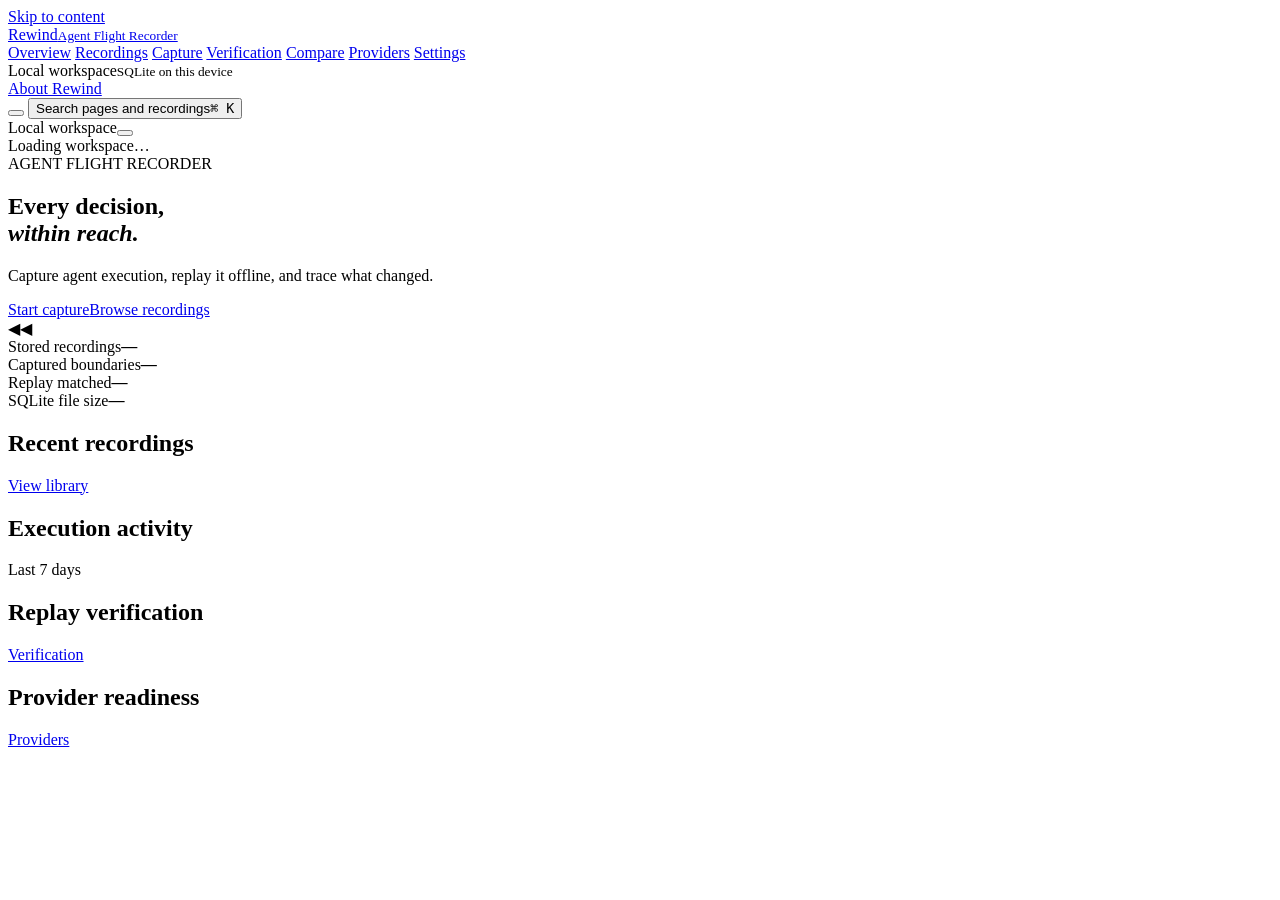
==== src/flightrecorder/product/index.html @ 2ffda664 "Switch release walkthrough to hosted providers and surface failures" ====
<!doctype html>
<html lang="en" data-theme="dark">
<head>
  <meta charset="utf-8">
  <meta name="viewport" content="width=device-width, initial-scale=1">
  <meta name="rewind-token" content="__REWIND_TOKEN__">
  <title>Rewind · Agent Flight Recorder</title>
  <link rel="stylesheet" href="/workspace.css">
  <script src="/workspace.js" defer></script>
</head>
<body>
  <a class="skip" href="#main">Skip to content</a>
  <div id="shell" class="shell">
    <aside class="sidebar" aria-label="Workspace">
      <a class="brand" href="#overview" aria-label="Rewind overview"><span class="brand-mark" aria-hidden="true"><i></i><i></i></span><span>Rewind<small>Agent Flight Recorder</small></span></a>
      <nav id="navigation" aria-label="Main navigation">
        <a href="#overview" data-page="overview" aria-label="Overview"><i class="icon" data-icon="grid"></i><span>Overview</span></a>
        <a href="#recordings" data-page="recordings" aria-label="Recordings"><i class="icon" data-icon="disc"></i><span>Recordings</span></a>
        <a href="#capture" data-page="capture" aria-label="Capture"><i class="icon" data-icon="capture"></i><span>Capture</span></a>
        <a href="#verification" data-page="verification" aria-label="Verification"><i class="icon" data-icon="shield"></i><span>Verification</span></a>
        <a href="#compare" data-page="compare" aria-label="Compare"><i class="icon" data-icon="compare"></i><span>Compare</span></a>
        <a href="#providers" data-page="providers" aria-label="Providers"><i class="icon" data-icon="diamond"></i><span>Providers</span></a>
        <a href="#settings" data-page="settings" aria-label="Settings"><i class="icon" data-icon="settings"></i><span>Settings</span></a>
      </nav>
      <div class="sidebar-foot">
        <div class="local-card"><span class="signal"></span><span>Local workspace<small id="side-storage">SQLite on this device</small></span></div>
        <a href="#welcome"><i class="icon" data-icon="arrow-right"></i> About Rewind</a>
      </div>
    </aside>
    <div class="workspace">
      <header class="topbar">
        <button class="icon-btn menu-trigger" id="menu-trigger" aria-label="Toggle navigation" aria-expanded="false"><i class="icon" data-icon="menu"></i></button>
        <button class="global-search" id="search-trigger"><i class="icon" data-icon="search"></i><span>Search pages and recordings</span><kbd>⌘ K</kbd></button>
        <div class="top-actions"><span class="local-status"><span class="signal"></span>Local workspace</span><button class="icon-btn" id="theme-toggle" aria-label="Switch to light theme"><i class="icon" data-icon="sun"></i></button></div>
      </header>
      <main id="main" tabindex="-1">
        <div id="loading" class="loading" role="status">Loading workspace…</div>
        <div id="alert" class="notice danger" role="alert" hidden><span id="alert-text"></span><button class="icon-btn" id="dismiss" aria-label="Dismiss message">×</button></div>
        <div id="notice" class="toast" role="status" hidden></div>

        <section class="screen" id="page-overview" aria-labelledby="overview-title">
          <div class="hero">
            <div class="hero-content"><div class="kicker"><span></span> AGENT FLIGHT RECORDER</div><h1 id="overview-title">Every decision,<br><em>within reach.</em></h1><p>Capture agent execution, replay it offline, and trace what changed.</p>
              <div class="actions"><a class="btn primary" href="#capture"><i class="icon" data-icon="play"></i> Start capture</a><a class="btn quiet" href="#recordings">Browse recordings <i class="icon" data-icon="arrow-right"></i></a></div>
            </div>
            <div class="hero-art" aria-hidden="true"><div class="orbit orbit-a"></div><div class="orbit orbit-b"></div><div class="hero-grid"></div><div class="hero-stack"><div></div><div></div><div><span class="rewind-glyph">◀◀</span></div></div><span class="star star-a"></span><span class="star star-b"></span><span class="star star-c"></span></div>
          </div>
          <div class="stats">
            <article class="stat"><span class="stat-icon"><i class="icon" data-icon="disc"></i></span><div><span>Stored recordings</span><strong id="stat-runs">—</strong></div></article>
            <article class="stat"><span class="stat-icon cyan"><i class="icon" data-icon="layers"></i></span><div><span>Captured boundaries</span><strong id="stat-boundaries">—</strong></div></article>
            <article class="stat"><span class="stat-icon mint"><i class="icon" data-icon="shield"></i></span><div><span>Replay matched</span><strong id="stat-verified">—</strong></div></article>
            <article class="stat"><span class="stat-icon amber"><i class="icon" data-icon="database"></i></span><div><span>SQLite file size</span><strong id="stat-storage">—</strong></div></article>
          </div>
          <div class="overview-grid">
            <section class="panel"><div class="panel-head"><h2>Recent recordings</h2><a class="text-link" href="#recordings">View library <i class="icon" data-icon="arrow-right"></i></a></div><div id="recent" class="panel-body compact"></div></section>
            <section class="panel"><div class="panel-head"><h2>Execution activity</h2><span class="pill">Last 7 days</span></div><div id="chart" class="panel-body chart"></div></section>
            <section class="panel"><div class="panel-head"><h2>Replay verification</h2><a class="text-link" href="#verification">Verification <i class="icon" data-icon="arrow-right"></i></a></div><div id="distribution" class="panel-body"></div></section>
            <section class="panel"><div class="panel-head"><h2>Provider readiness</h2><a class="text-link" href="#providers">Providers <i class="icon" data-icon="arrow-right"></i></a></div><div id="provider-overview" class="panel-body compact"></div></section>
          </div>
        </section>

        <section class="screen" id="page-recordings" aria-labelledby="recordings-title" hidden>
          <header class="page-heading"><div><div class="crumb">Workspace / Recordings</div><h1 id="recordings-title">Recordings</h1><p>Inspect captured steps, agent outcomes, and replay evidence.</p></div><div class="actions"><button class="btn" id="toggle-library" aria-controls="library" aria-expanded="true"><i class="icon" data-icon="menu"></i> Library</button><button class="btn" id="import-trigger"><i class="icon" data-icon="upload"></i> Import bundle</button><input id="import-file" type="file" accept=".json,application/json" hidden><button class="btn primary" id="export" disabled><i class="icon" data-icon="download"></i> Export bundle</button></div></header>
          <div class="investigation" id="investigation">
            <section class="panel library" id="library"><div class="panel-head"><h2>Library <span class="pill" id="library-count">0</span></h2><button class="icon-btn" id="refresh" aria-label="Refresh recordings" title="Refresh recordings"><i class="icon" data-icon="refresh"></i></button></div>
              <div class="library-controls"><label class="input-wrap"><i class="icon" data-icon="search"></i><input id="filter-runs" type="search" placeholder="Find a recording…" aria-label="Search recordings"></label><div class="segmented" id="filters" aria-label="Filter recordings"><button data-filter="all" aria-pressed="true">All</button><button data-filter="failed" aria-pressed="false">Failed</button><button data-filter="verified" aria-pressed="false">Matched</button></div><label class="field">Source<select id="source-filter"><option value="all">Any source</option><option value="linked">Trusted script linked</option><option value="unlinked">Inspection only</option></select></label><label class="check"><input type="checkbox" id="show-samples"> Show simulated samples</label></div>
              <div id="run-list" class="run-list"></div><button id="more-runs" class="btn library-more" hidden>Show more</button>
              <div id="library-resize" class="resize-handle right" role="separator" tabindex="0" aria-label="Resize recording library" aria-controls="library" aria-orientation="vertical"></div>
            </section>
            <section class="panel execution"><div class="panel-head execution-head"><div><h2 id="detail-title">Execution timeline</h2><p id="detail-id" class="mono"></p></div><span class="pill" id="boundary-count">—</span></div>
              <div class="segmented panel-tabs" id="run-tabs" role="group" aria-label="Recording view"><button data-run-tab="timeline" aria-pressed="true">Timeline</button><button data-run-tab="summary" aria-pressed="false">Summary</button><button data-run-tab="verification" aria-pressed="false">Verification</button><button data-run-tab="metadata" aria-pressed="false">Metadata</button></div>
              <div id="run-detail" class="panel-body"></div>
              <div id="timeline-panel"><div id="timeline" class="timeline"></div><div class="playback" id="playback" hidden><div class="playback-actions"><button class="icon-btn" id="prev-step" aria-label="Previous step">◀</button><button class="btn primary play" id="play-step" aria-label="Play stored steps">▶</button><button class="icon-btn" id="next-step" aria-label="Next step">▶</button><label class="sr-only" for="speed">Playback speed</label><select id="speed"><option value="0.5">0.5×</option><option value="1" selected>1×</option><option value="2">2×</option></select></div><label class="sr-only" for="scrub">Recording step</label><input type="range" id="scrub" min="0" max="0" value="0"><div class="play-label"><span id="step-label"></span><span>Stored steps</span></div></div></div>
            </section>
            <section id="inspector" class="panel evidence"><div id="evidence-resize" class="resize-handle left" role="separator" tabindex="0" aria-label="Resize evidence inspector" aria-controls="inspector" aria-orientation="vertical"></div><div class="panel-head"><h2>Evidence inspector</h2><span class="pill" id="step-badge">—</span></div><div id="no-evidence" class="empty">Select a recorded step to inspect its evidence.</div>
              <div id="evidence-body" hidden><div class="evidence-title"><span class="stat-icon"><i class="icon" data-icon="code"></i></span><div><span id="boundary-kind" class="muted"></span><strong id="boundary-title"></strong></div></div>
                <div id="evidence-tabs" class="segmented panel-tabs" role="group" aria-label="Evidence view"><button data-evidence="request" aria-pressed="true">Request</button><button data-evidence="response" aria-pressed="false">Response</button><button data-evidence="stream" aria-pressed="false">Stream</button><button data-evidence="chain" aria-pressed="false">Chain</button><button data-evidence="raw" aria-pressed="false">Raw</button></div>
                <div class="code-toolbar"><label class="input-wrap"><i class="icon" data-icon="search"></i><input id="evidence-search" type="search" placeholder="Find in evidence" aria-label="Find in evidence"></label><button class="icon-btn" id="copy-evidence" title="Copy evidence" aria-label="Copy evidence"><i class="icon" data-icon="copy"></i></button><button class="icon-btn" id="expand-evidence" title="Expand evidence" aria-label="Expand evidence"><i class="icon" data-icon="expand"></i></button></div>
                <div class="code-options"><label class="check"><input id="wrap" type="checkbox" checked> Wrap lines</label><label class="check"><input id="pretty" type="checkbox" checked> Pretty JSON</label><button class="text-link code-tree" id="evidence-tree-toggle" aria-expanded="false" type="button">JSON tree</button><span id="evidence-matches" role="status"></span></div>
                <div id="evidence-code" class="code" tabindex="0"></div><div id="evidence-tree" class="code tree" hidden></div>
              </div>
            </section>
          </div>
        </section>

        <section class="screen" id="page-capture" aria-labelledby="capture-title" hidden>
          <header class="page-heading"><div><div class="crumb">Workspace / Capture</div><h1 id="capture-title">Capture the <em>moment.</em></h1><p>Run a trusted Python script and preserve its captured evidence.</p></div><span class="page-symbol"><i class="icon" data-icon="code"></i></span></header>
          <div class="workflow"><span>1 <strong>Select script</strong></span><i></i><span>2 <strong>Review &amp; trust</strong></span><i></i><span>3 <strong>Capture</strong></span></div>
          <div class="two-col capture-layout">
            <form id="capture-form" class="stack">
              <section class="panel"><div class="panel-head"><h2>Select a Python script</h2><span class="pill">Local</span></div><div class="panel-body"><label class="field">Script in trusted workspace<select id="script" required></select></label><p id="workspace-path" class="muted path"></p></div></section>
              <section class="panel"><div class="panel-head"><h2>Review capture coverage</h2></div><div id="capture-coverage" class="panel-body coverage-grid"></div></section>
              <section class="panel"><div class="panel-head"><h2>Confirm execution trust</h2></div><div class="panel-body"><p class="muted">The selected script runs on this machine. It can access files, network services, and provider accounts with your permissions.</p><label class="check"><input type="checkbox" id="trust" required> I trust this script and understand it will execute on my machine.</label></div></section>
              <div class="actions form-actions"><button class="btn" type="reset">Reset</button><button class="btn primary" id="capture" type="submit" disabled><i class="icon" data-icon="play"></i> Start capture</button></div>
            </form>
            <section class="panel job-panel capture-monitor"><div class="panel-head"><h2>Capture monitor</h2><span class="pill" id="capture-clock">Idle</span></div><div class="instrument" id="instrument" aria-hidden="true"><div class="wave"></div><span><i class="icon" data-icon="capture"></i></span><div class="wave reverse"></div></div><div class="panel-body" id="capture-result" aria-live="polite"></div></section>
          </div>
        </section>

        <section class="screen" id="page-verification" aria-labelledby="verify-title" hidden>
          <header class="page-heading"><div><div class="crumb">Workspace / Verification</div><h1 id="verify-title">Trust, but <em>verify.</em></h1><p>Replay stored interactions and check whether the execution matches.</p></div><span class="page-symbol"><i class="icon" data-icon="shield"></i></span></header>
          <form class="panel verify-form" id="verify-form">
            <label class="field">Recording<select id="verify-run" required></select></label>
            <div class="field"><label for="replays">Offline replays</label><div class="stepper"><button class="icon-btn" id="fewer" type="button" aria-label="Decrease replay count">−</button><input id="replays" type="number" min="1" max="100" step="1" value="10" required><button class="icon-btn" id="more" type="button" aria-label="Increase replay count">+</button></div></div>
            <button class="btn primary" id="verify" disabled><i class="icon" data-icon="play"></i> Start verification</button>
          </form>
          <div class="two-col verify-layout"><section class="panel job-panel"><div class="panel-head"><h2>Replay result</h2><span class="pill">Offline</span></div><div id="verify-result" class="panel-body" aria-live="polite"></div></section><section class="panel"><div class="panel-head"><h2>Activity</h2><span class="pill">Recent jobs</span></div><div id="jobs" class="panel-body compact"></div></section></div>
        </section>

        <section class="screen" id="page-compare" aria-labelledby="compare-title" hidden>
          <header class="page-heading"><div><div class="crumb">Workspace / Compare</div><h1 id="compare-title">Compare executions</h1><p>Locate the earliest recorded difference and inspect the evidence on both sides.</p></div><span class="page-symbol"><i class="icon" data-icon="compare"></i></span></header>
          <form class="panel compare-form" id="compare-form"><label class="field">Baseline<select id="compare-left" required></select></label><button class="icon-btn" id="swap" type="button" aria-label="Swap baseline and candidate"><i class="icon" data-icon="compare"></i></button><label class="field">Candidate<select id="compare-right" required></select></label><button class="btn primary" id="compare">Compare runs</button></form>
          <div id="comparison" role="status"></div>
          <div id="compare-result" class="panel" hidden><div class="panel-head"><h2>Aligned steps</h2><div class="actions"><button class="btn" id="previous-diff">Previous difference</button><button class="btn" id="next-diff">Next difference</button></div></div><div id="compare-alignment" class="compare-alignment"></div><div class="two-col compare-raw"><div><h3>Baseline evidence</h3><pre id="compare-raw-left"></pre></div><div><h3>Candidate evidence</h3><pre id="compare-raw-right"></pre></div></div></div>
        </section>

        <section class="screen" id="page-providers" aria-labelledby="providers-title" hidden>
          <header class="page-heading"><div><div class="crumb">Workspace / Providers</div><h1 id="providers-title">Bring your <em>models.</em></h1><p>Inspect credential configuration and check provider catalogue access.</p></div><span class="page-symbol"><i class="icon" data-icon="diamond"></i></span></header>
          <div class="provider-grid" id="providers"></div><p class="notice" id="provider-notice"></p>
        </section>

        <section class="screen" id="page-settings" aria-labelledby="settings-title" hidden>
          <header class="page-heading"><div><div class="crumb">Workspace / Settings</div><h1 id="settings-title">Workspace settings</h1><p>Manage appearance and review what Rewind stores locally.</p></div><span class="page-symbol"><i class="icon" data-icon="settings"></i></span></header>
          <div class="two-col settings-grid"><div class="stack"><details class="panel settings-card" open><summary>Workspace</summary><div class="panel-body"><p id="settings-path" class="mono path"></p><p id="settings-storage" class="muted"></p></div></details><details class="panel settings-card" open><summary>Appearance</summary><div class="panel-body"><label class="field">Theme<select id="theme"><option value="dark">Dark</option><option value="light">Light</option><option value="system">System</option></select></label></div></details><details class="panel settings-card"><summary>Privacy &amp; replay isolation</summary><p class="panel-body muted">Capture runs trusted code using your permissions. Replay’s Python network guard is not an OS sandbox. Redaction is pattern based and incomplete. Review recordings before sharing.</p></details><details class="panel settings-card"><summary>Recording format</summary><p class="panel-body muted">Portable JSON bundles contain checksummed recorded evidence. Machine-local script links are excluded from portable bundles.</p></details></div>
            <div class="stack"><details class="panel settings-card" open><summary>Capture coverage</summary><div id="coverage" class="panel-body coverage-grid"></div></details><section class="panel"><div class="panel-head"><h2>Corpus audit</h2><button class="btn" id="audit-corpus">Audit stored corpus</button></div><div class="panel-body"><p class="muted">Check stored recordings and blobs for integrity issues and known sensitive patterns.</p><pre id="audit-result" aria-live="polite" hidden></pre></div></section></div>
          </div>
        </section>
      </main>
    </div>
  </div>
  <main id="welcome" class="welcome" hidden><header><a class="brand" href="#welcome"><span class="brand-mark" aria-hidden="true"><i></i><i></i></span>Rewind</a><a class="btn" href="#overview">Open workspace <i class="icon" data-icon="arrow-right"></i></a></header><div class="hero"><div class="hero-content"><div class="kicker"><span></span> LOCAL-FIRST AGENT DEBUGGING</div><h1>The Flight Recorder<br>for <em>AI agents.</em></h1><p>Capture supported execution boundaries, replay recorded interactions offline, and investigate what changed.</p><div class="actions"><a class="btn primary" href="#overview">Open workspace <i class="icon" data-icon="arrow-right"></i></a><a class="btn quiet" href="#capture">Start a capture</a></div></div><div class="hero-art" aria-hidden="true"><div class="orbit orbit-a"></div><div class="orbit orbit-b"></div><div class="hero-grid"></div><div class="hero-stack"><div></div><div></div><div><span class="rewind-glyph">◀◀</span></div></div></div></div><nav class="welcome-steps" aria-label="Rewind workflow"><a href="#capture">Capture <span>Run a trusted script</span></a><a href="#recordings">Inspect <span>Read stored steps</span></a><a href="#verification">Replay <span>Check execution offline</span></a><a href="#compare">Compare <span>Find the recorded difference</span></a></nav></main>
  <dialog id="palette" aria-label="Command palette"><div class="dialog-search"><i class="icon" data-icon="search"></i><input id="palette-search" type="search" aria-label="Search commands and recordings" placeholder="Find a page or recording…" autocomplete="off"><button class="btn" data-close="palette">Esc</button></div><div id="palette-results"></div></dialog>
  <dialog id="evidence-dialog" aria-labelledby="expanded-title"><div class="panel-head"><h2 id="expanded-title">Captured evidence</h2><button class="btn" data-close="evidence-dialog">Close</button></div><div id="expanded-code" class="code" tabindex="0"></div></dialog>
</body>
</html>
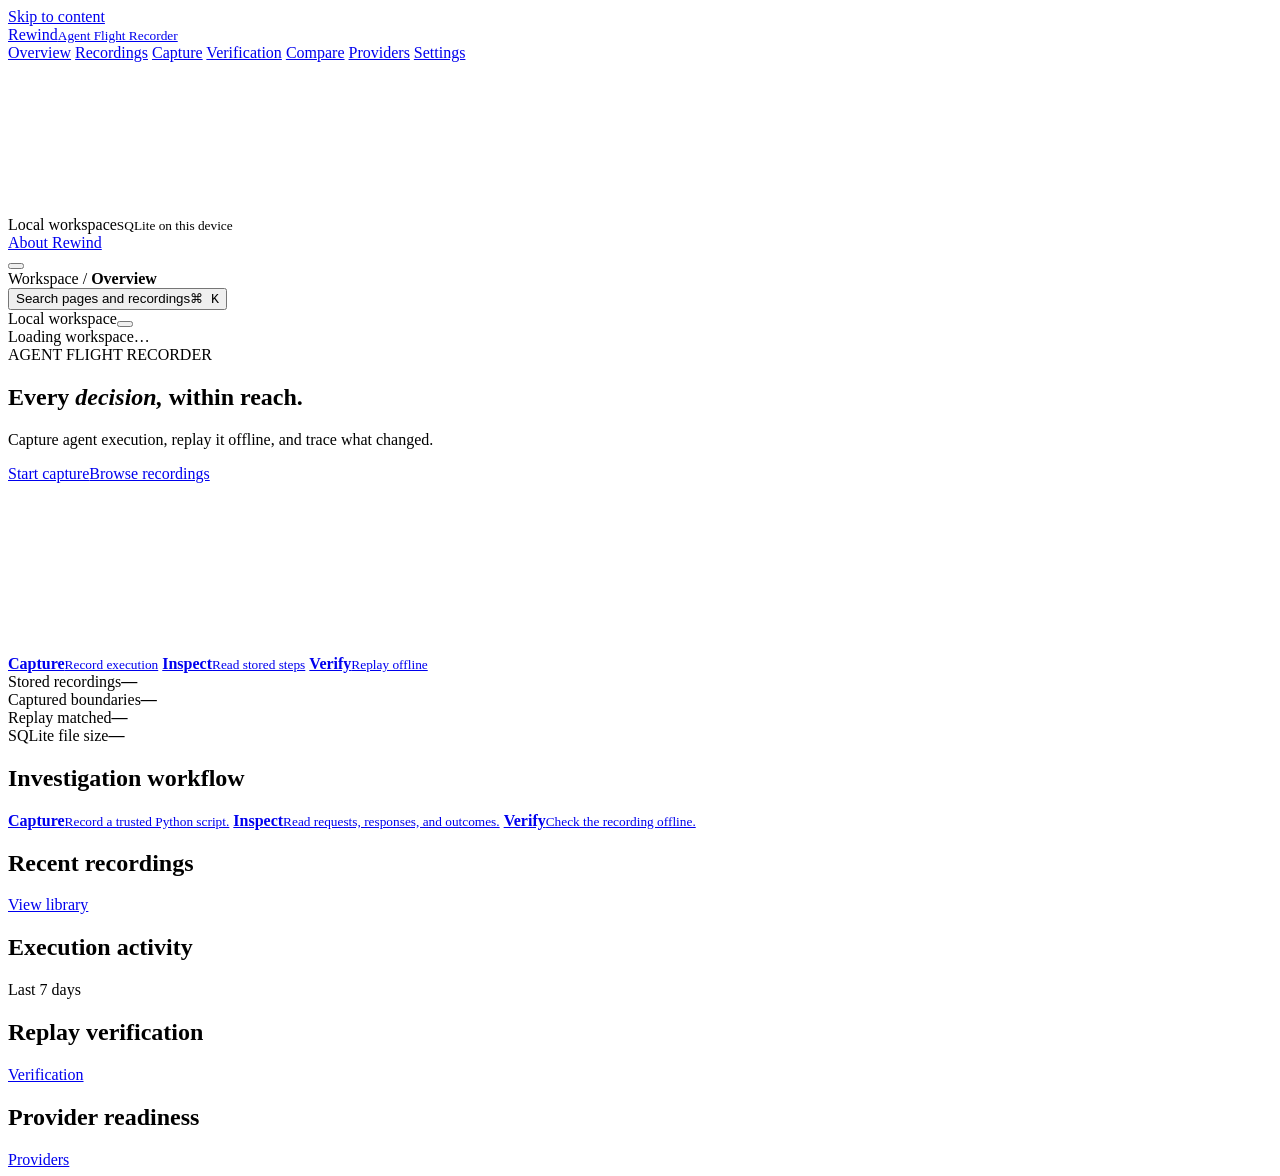
==== commit 05d4aa91: "Refine Rewind workspace and fix frontend regressions" ====
--- a/src/flightrecorder/product/index.html
+++ b/src/flightrecorder/product/index.html
@@ -11,8 +11,8 @@
 <body>
   <a class="skip" href="#main">Skip to content</a>
   <div id="shell" class="shell">
-    <aside class="sidebar" aria-label="Workspace">
-      <a class="brand" href="#overview" aria-label="Rewind overview"><span class="brand-mark" aria-hidden="true"><i></i><i></i></span><span>Rewind<small>Agent Flight Recorder</small></span></a>
+    <aside class="sidebar" id="workspace-sidebar" aria-label="Workspace">
+      <a class="brand" href="#overview" aria-label="Rewind overview"><span class="brand-mark"><img src="/rewind-mark.png" alt=""></span><span>Rewind<small>Agent Flight Recorder</small></span></a>
       <nav id="navigation" aria-label="Main navigation">
         <a href="#overview" data-page="overview" aria-label="Overview"><i class="icon" data-icon="grid"></i><span>Overview</span></a>
         <a href="#recordings" data-page="recordings" aria-label="Recordings"><i class="icon" data-icon="disc"></i><span>Recordings</span></a>
@@ -22,6 +22,7 @@
         <a href="#providers" data-page="providers" aria-label="Providers"><i class="icon" data-icon="diamond"></i><span>Providers</span></a>
         <a href="#settings" data-page="settings" aria-label="Settings"><i class="icon" data-icon="settings"></i><span>Settings</span></a>
       </nav>
+      <div class="rail-signal" aria-hidden="true"><canvas class="signal-art"></canvas></div>
       <div class="sidebar-foot">
         <div class="local-card"><span class="signal"></span><span>Local workspace<small id="side-storage">SQLite on this device</small></span></div>
         <a href="#welcome"><i class="icon" data-icon="arrow-right"></i> About Rewind</a>
@@ -29,7 +30,8 @@
     </aside>
     <div class="workspace">
       <header class="topbar">
-        <button class="icon-btn menu-trigger" id="menu-trigger" aria-label="Toggle navigation" aria-expanded="false"><i class="icon" data-icon="menu"></i></button>
+        <button class="icon-btn menu-trigger" id="menu-trigger" aria-label="Toggle navigation" aria-controls="workspace-sidebar" aria-expanded="false"><i class="icon" data-icon="menu"></i></button>
+        <div class="top-location">Workspace <span aria-hidden="true">/</span> <strong id="current-page">Overview</strong></div>
         <button class="global-search" id="search-trigger"><i class="icon" data-icon="search"></i><span>Search pages and recordings</span><kbd>⌘ K</kbd></button>
         <div class="top-actions"><span class="local-status"><span class="signal"></span>Local workspace</span><button class="icon-btn" id="theme-toggle" aria-label="Switch to light theme"><i class="icon" data-icon="sun"></i></button></div>
       </header>
@@ -39,11 +41,16 @@
         <div id="notice" class="toast" role="status" hidden></div>
 
         <section class="screen" id="page-overview" aria-labelledby="overview-title">
-          <div class="hero">
-            <div class="hero-content"><div class="kicker"><span></span> AGENT FLIGHT RECORDER</div><h1 id="overview-title">Every decision,<br><em>within reach.</em></h1><p>Capture agent execution, replay it offline, and trace what changed.</p>
+          <div class="hero overview-hero">
+            <div class="hero-content"><div class="kicker"><span></span> AGENT FLIGHT RECORDER</div><h1 id="overview-title">Every <em>decision,</em> within reach.</h1><p>Capture agent execution, replay it offline, and trace what changed.</p>
               <div class="actions"><a class="btn primary" href="#capture"><i class="icon" data-icon="play"></i> Start capture</a><a class="btn quiet" href="#recordings">Browse recordings <i class="icon" data-icon="arrow-right"></i></a></div>
             </div>
-            <div class="hero-art" aria-hidden="true"><div class="orbit orbit-a"></div><div class="orbit orbit-b"></div><div class="hero-grid"></div><div class="hero-stack"><div></div><div></div><div><span class="rewind-glyph">◀◀</span></div></div><span class="star star-a"></span><span class="star star-b"></span><span class="star star-c"></span></div>
+            <div class="hero-art" aria-hidden="true"><canvas class="signal-art"></canvas><div class="hero-stack"><div></div><div></div><div><span class="brand-mark"><img src="/rewind-mark.png" alt=""></span></div></div></div>
+            <nav class="hero-shortcuts" aria-label="Investigation shortcuts">
+              <a href="#capture"><span class="stat-icon"><i class="icon" data-icon="capture"></i></span><span><strong>Capture</strong><small>Record execution</small></span></a>
+              <a href="#recordings"><span class="stat-icon"><i class="icon" data-icon="layers"></i></span><span><strong>Inspect</strong><small>Read stored steps</small></span></a>
+              <a href="#verification"><span class="stat-icon"><i class="icon" data-icon="shield"></i></span><span><strong>Verify</strong><small>Replay offline</small></span></a>
+            </nav>
           </div>
           <div class="stats">
             <article class="stat"><span class="stat-icon"><i class="icon" data-icon="disc"></i></span><div><span>Stored recordings</span><strong id="stat-runs">—</strong></div></article>
@@ -52,6 +59,14 @@
             <article class="stat"><span class="stat-icon amber"><i class="icon" data-icon="database"></i></span><div><span>SQLite file size</span><strong id="stat-storage">—</strong></div></article>
           </div>
           <div class="overview-grid">
+            <section class="panel workflow-card">
+              <div class="panel-head"><h2>Investigation workflow</h2></div>
+              <div class="workflow-links">
+                <a href="#capture"><span class="stat-icon"><i class="icon" data-icon="capture"></i></span><span><strong>Capture</strong><small>Record a trusted Python script.</small></span><i class="icon next" data-icon="arrow-right"></i></a>
+                <a href="#recordings"><span class="stat-icon"><i class="icon" data-icon="layers"></i></span><span><strong>Inspect</strong><small>Read requests, responses, and outcomes.</small></span><i class="icon next" data-icon="arrow-right"></i></a>
+                <a href="#verification"><span class="stat-icon"><i class="icon" data-icon="shield"></i></span><span><strong>Verify</strong><small>Check the recording offline.</small></span><i class="icon next" data-icon="arrow-right"></i></a>
+              </div>
+            </section>
             <section class="panel"><div class="panel-head"><h2>Recent recordings</h2><a class="text-link" href="#recordings">View library <i class="icon" data-icon="arrow-right"></i></a></div><div id="recent" class="panel-body compact"></div></section>
             <section class="panel"><div class="panel-head"><h2>Execution activity</h2><span class="pill">Last 7 days</span></div><div id="chart" class="panel-body chart"></div></section>
             <section class="panel"><div class="panel-head"><h2>Replay verification</h2><a class="text-link" href="#verification">Verification <i class="icon" data-icon="arrow-right"></i></a></div><div id="distribution" class="panel-body"></div></section>
@@ -70,7 +85,7 @@
             <section class="panel execution"><div class="panel-head execution-head"><div><h2 id="detail-title">Execution timeline</h2><p id="detail-id" class="mono"></p></div><span class="pill" id="boundary-count">—</span></div>
               <div class="segmented panel-tabs" id="run-tabs" role="group" aria-label="Recording view"><button data-run-tab="timeline" aria-pressed="true">Timeline</button><button data-run-tab="summary" aria-pressed="false">Summary</button><button data-run-tab="verification" aria-pressed="false">Verification</button><button data-run-tab="metadata" aria-pressed="false">Metadata</button></div>
               <div id="run-detail" class="panel-body"></div>
-              <div id="timeline-panel"><div id="timeline" class="timeline"></div><div class="playback" id="playback" hidden><div class="playback-actions"><button class="icon-btn" id="prev-step" aria-label="Previous step">◀</button><button class="btn primary play" id="play-step" aria-label="Play stored steps">▶</button><button class="icon-btn" id="next-step" aria-label="Next step">▶</button><label class="sr-only" for="speed">Playback speed</label><select id="speed"><option value="0.5">0.5×</option><option value="1" selected>1×</option><option value="2">2×</option></select></div><label class="sr-only" for="scrub">Recording step</label><input type="range" id="scrub" min="0" max="0" value="0"><div class="play-label"><span id="step-label"></span><span>Stored steps</span></div></div></div>
+              <div id="timeline-panel"><div id="timeline-start" class="timeline-endpoint" hidden><i class="icon" data-icon="play"></i><span>Execution start</span></div><div id="timeline" class="timeline"></div><div id="timeline-end" class="timeline-endpoint" hidden><i class="icon" data-icon="disc"></i><span id="timeline-end-text">Execution end</span></div><div class="playback" id="playback" hidden><div class="playback-actions"><button class="icon-btn" id="prev-step" aria-label="Previous step">◀</button><button class="btn primary play" id="play-step" aria-label="Play stored steps">▶</button><button class="icon-btn" id="next-step" aria-label="Next step">▶</button><label class="sr-only" for="speed">Playback speed</label><select id="speed"><option value="0.5">0.5×</option><option value="1" selected>1×</option><option value="2">2×</option></select></div><label class="sr-only" for="scrub">Recording step</label><input type="range" id="scrub" min="0" max="0" value="0"><div class="play-label"><span id="step-label"></span><span>Stored steps</span></div></div></div>
             </section>
             <section id="inspector" class="panel evidence"><div id="evidence-resize" class="resize-handle left" role="separator" tabindex="0" aria-label="Resize evidence inspector" aria-controls="inspector" aria-orientation="vertical"></div><div class="panel-head"><h2>Evidence inspector</h2><span class="pill" id="step-badge">—</span></div><div id="no-evidence" class="empty">Select a recorded step to inspect its evidence.</div>
               <div id="evidence-body" hidden><div class="evidence-title"><span class="stat-icon"><i class="icon" data-icon="code"></i></span><div><span id="boundary-kind" class="muted"></span><strong id="boundary-title"></strong></div></div>
@@ -84,8 +99,8 @@
         </section>
 
         <section class="screen" id="page-capture" aria-labelledby="capture-title" hidden>
-          <header class="page-heading"><div><div class="crumb">Workspace / Capture</div><h1 id="capture-title">Capture the <em>moment.</em></h1><p>Run a trusted Python script and preserve its captured evidence.</p></div><span class="page-symbol"><i class="icon" data-icon="code"></i></span></header>
-          <div class="workflow"><span>1 <strong>Select script</strong></span><i></i><span>2 <strong>Review &amp; trust</strong></span><i></i><span>3 <strong>Capture</strong></span></div>
+          <header class="page-heading"><div><div class="crumb">Workspace / Capture</div><h1 id="capture-title">Capture the <em>moment.</em></h1><p>Run a trusted Python script and preserve its captured evidence.</p></div><div class="page-art" aria-hidden="true"><canvas class="signal-art"></canvas><span class="page-symbol"><i class="icon" data-icon="code"></i></span></div></header>
+          <div class="workflow"><span><b>1</b> <strong>Select script</strong></span><i></i><span><b>2</b> <strong>Review &amp; trust</strong></span><i></i><span><b>3</b> <strong>Capture</strong></span></div>
           <div class="two-col capture-layout">
             <form id="capture-form" class="stack">
               <section class="panel"><div class="panel-head"><h2>Select a Python script</h2><span class="pill">Local</span></div><div class="panel-body"><label class="field">Script in trusted workspace<select id="script" required></select></label><p id="workspace-path" class="muted path"></p></div></section>
@@ -98,7 +113,7 @@
         </section>
 
         <section class="screen" id="page-verification" aria-labelledby="verify-title" hidden>
-          <header class="page-heading"><div><div class="crumb">Workspace / Verification</div><h1 id="verify-title">Trust, but <em>verify.</em></h1><p>Replay stored interactions and check whether the execution matches.</p></div><span class="page-symbol"><i class="icon" data-icon="shield"></i></span></header>
+          <header class="page-heading"><div><div class="crumb">Workspace / Verification</div><h1 id="verify-title">Trust, but <em>verify.</em></h1><p>Replay stored interactions and check whether the execution matches.</p></div><div class="page-art" aria-hidden="true"><canvas class="signal-art"></canvas><span class="page-symbol"><i class="icon" data-icon="shield"></i></span></div></header>
           <form class="panel verify-form" id="verify-form">
             <label class="field">Recording<select id="verify-run" required></select></label>
             <div class="field"><label for="replays">Offline replays</label><div class="stepper"><button class="icon-btn" id="fewer" type="button" aria-label="Decrease replay count">−</button><input id="replays" type="number" min="1" max="100" step="1" value="10" required><button class="icon-btn" id="more" type="button" aria-label="Increase replay count">+</button></div></div>
@@ -108,14 +123,16 @@
         </section>
 
         <section class="screen" id="page-compare" aria-labelledby="compare-title" hidden>
-          <header class="page-heading"><div><div class="crumb">Workspace / Compare</div><h1 id="compare-title">Compare executions</h1><p>Locate the earliest recorded difference and inspect the evidence on both sides.</p></div><span class="page-symbol"><i class="icon" data-icon="compare"></i></span></header>
+          <header class="page-heading"><div><div class="crumb">Workspace / Compare</div><h1 id="compare-title">Compare executions</h1><p>Locate the earliest recorded difference and inspect the evidence on both sides.</p></div><div class="page-art" aria-hidden="true"><canvas class="signal-art"></canvas><span class="page-symbol"><i class="icon" data-icon="compare"></i></span></div></header>
           <form class="panel compare-form" id="compare-form"><label class="field">Baseline<select id="compare-left" required></select></label><button class="icon-btn" id="swap" type="button" aria-label="Swap baseline and candidate"><i class="icon" data-icon="compare"></i></button><label class="field">Candidate<select id="compare-right" required></select></label><button class="btn primary" id="compare">Compare runs</button></form>
           <div id="comparison" role="status"></div>
-          <div id="compare-result" class="panel" hidden><div class="panel-head"><h2>Aligned steps</h2><div class="actions"><button class="btn" id="previous-diff">Previous difference</button><button class="btn" id="next-diff">Next difference</button></div></div><div id="compare-alignment" class="compare-alignment"></div><div class="two-col compare-raw"><div><h3>Baseline evidence</h3><pre id="compare-raw-left"></pre></div><div><h3>Candidate evidence</h3><pre id="compare-raw-right"></pre></div></div></div>
+          <div id="compare-result" class="compare-layout" hidden><section class="panel"><div class="panel-head"><h2>Aligned steps</h2><div class="actions"><button class="btn" id="previous-diff">Previous difference</button><button class="btn" id="next-diff">Next difference</button></div></div><div class="compare-lanes" id="compare-lanes"></div><div id="compare-alignment" class="compare-alignment"></div><div class="compare-evidence-controls" id="compare-evidence-controls" hidden><h3 id="compare-evidence-title">Selected difference</h3><div class="segmented" id="compare-evidence-tabs" role="group" aria-label="Comparison evidence">
+            <button type="button" data-compare-evidence="response" aria-pressed="true">Response</button><button type="button" data-compare-evidence="request" aria-pressed="false">Request</button><button type="button" data-compare-evidence="raw" aria-pressed="false">Raw</button>
+          </div></div><div class="two-col compare-raw" id="compare-evidence-panes" hidden><div><h3>Baseline evidence</h3><pre id="compare-raw-left"></pre></div><div><h3>Candidate evidence</h3><pre id="compare-raw-right"></pre></div></div></section><aside class="panel compare-summary"><div class="panel-head"><h2>Comparison overview</h2></div><div id="compare-metrics" class="panel-body"></div><div id="compare-finding" class="panel-body" role="status"></div></aside></div>
         </section>
 
         <section class="screen" id="page-providers" aria-labelledby="providers-title" hidden>
-          <header class="page-heading"><div><div class="crumb">Workspace / Providers</div><h1 id="providers-title">Bring your <em>models.</em></h1><p>Inspect credential configuration and check provider catalogue access.</p></div><span class="page-symbol"><i class="icon" data-icon="diamond"></i></span></header>
+          <header class="page-heading"><div><div class="crumb">Workspace / Providers</div><h1 id="providers-title">Bring your <em>models.</em></h1><p>Inspect credential configuration and check provider catalogue access.</p></div><div class="page-art" aria-hidden="true"><canvas class="signal-art"></canvas><span class="page-symbol"><i class="icon" data-icon="diamond"></i></span></div></header>
           <div class="provider-grid" id="providers"></div><p class="notice" id="provider-notice"></p>
         </section>
 
@@ -128,7 +145,7 @@
       </main>
     </div>
   </div>
-  <main id="welcome" class="welcome" hidden><header><a class="brand" href="#welcome"><span class="brand-mark" aria-hidden="true"><i></i><i></i></span>Rewind</a><a class="btn" href="#overview">Open workspace <i class="icon" data-icon="arrow-right"></i></a></header><div class="hero"><div class="hero-content"><div class="kicker"><span></span> LOCAL-FIRST AGENT DEBUGGING</div><h1>The Flight Recorder<br>for <em>AI agents.</em></h1><p>Capture supported execution boundaries, replay recorded interactions offline, and investigate what changed.</p><div class="actions"><a class="btn primary" href="#overview">Open workspace <i class="icon" data-icon="arrow-right"></i></a><a class="btn quiet" href="#capture">Start a capture</a></div></div><div class="hero-art" aria-hidden="true"><div class="orbit orbit-a"></div><div class="orbit orbit-b"></div><div class="hero-grid"></div><div class="hero-stack"><div></div><div></div><div><span class="rewind-glyph">◀◀</span></div></div></div></div><nav class="welcome-steps" aria-label="Rewind workflow"><a href="#capture">Capture <span>Run a trusted script</span></a><a href="#recordings">Inspect <span>Read stored steps</span></a><a href="#verification">Replay <span>Check execution offline</span></a><a href="#compare">Compare <span>Find the recorded difference</span></a></nav></main>
+  <main id="welcome" class="welcome" hidden><header><a class="brand" href="#welcome"><span class="brand-mark"><img src="/rewind-mark.png" alt=""></span>Rewind</a><a class="btn" href="#overview">Open workspace <i class="icon" data-icon="arrow-right"></i></a></header><div class="hero"><div class="hero-content"><div class="kicker"><span></span> LOCAL-FIRST AGENT DEBUGGING</div><h1>The Flight Recorder<br>for <em>AI agents.</em></h1><p>Capture supported execution boundaries, replay recorded interactions offline, and investigate what changed.</p><div class="actions"><a class="btn primary" href="#overview">Open workspace <i class="icon" data-icon="arrow-right"></i></a><a class="btn quiet" href="#capture">Start a capture</a></div></div><div class="hero-art" aria-hidden="true"><canvas class="signal-art"></canvas><div class="hero-stack"><div></div><div></div><div><span class="brand-mark"><img src="/rewind-mark.png" alt=""></span></div></div></div></div><nav class="welcome-steps" aria-label="Rewind workflow"><a href="#capture">Capture <span>Run a trusted script</span></a><a href="#recordings">Inspect <span>Read stored steps</span></a><a href="#verification">Replay <span>Check execution offline</span></a><a href="#compare">Compare <span>Find the recorded difference</span></a></nav></main>
   <dialog id="palette" aria-label="Command palette"><div class="dialog-search"><i class="icon" data-icon="search"></i><input id="palette-search" type="search" aria-label="Search commands and recordings" placeholder="Find a page or recording…" autocomplete="off"><button class="btn" data-close="palette">Esc</button></div><div id="palette-results"></div></dialog>
   <dialog id="evidence-dialog" aria-labelledby="expanded-title"><div class="panel-head"><h2 id="expanded-title">Captured evidence</h2><button class="btn" data-close="evidence-dialog">Close</button></div><div id="expanded-code" class="code" tabindex="0"></div></dialog>
 </body>
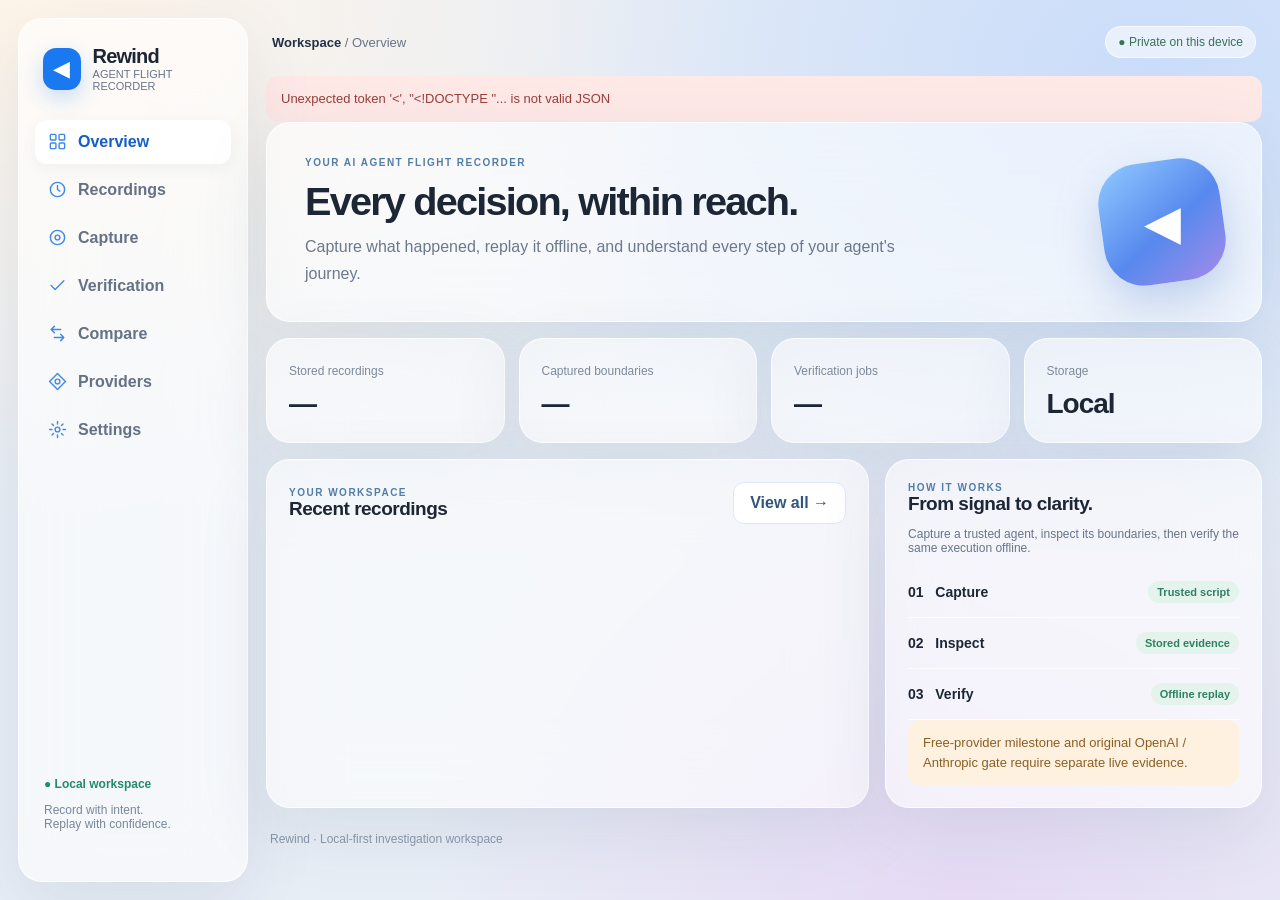
==== commit f9a6665e: "Preserve local core reliability and capture recovery work" ====
--- a/src/flightrecorder/product/index.html
+++ b/src/flightrecorder/product/index.html
@@ -1,152 +1,147 @@
-<!doctype html>
-<html lang="en" data-theme="dark">
-<head>
-  <meta charset="utf-8">
-  <meta name="viewport" content="width=device-width, initial-scale=1">
-  <meta name="rewind-token" content="__REWIND_TOKEN__">
-  <title>Rewind · Agent Flight Recorder</title>
-  <link rel="stylesheet" href="/workspace.css">
-  <script src="/workspace.js" defer></script>
-</head>
-<body>
-  <a class="skip" href="#main">Skip to content</a>
-  <div id="shell" class="shell">
-    <aside class="sidebar" id="workspace-sidebar" aria-label="Workspace">
-      <a class="brand" href="#overview" aria-label="Rewind overview"><span class="brand-mark"><img src="/rewind-mark.png" alt=""></span><span>Rewind<small>Agent Flight Recorder</small></span></a>
-      <nav id="navigation" aria-label="Main navigation">
-        <a href="#overview" data-page="overview" aria-label="Overview"><i class="icon" data-icon="grid"></i><span>Overview</span></a>
-        <a href="#recordings" data-page="recordings" aria-label="Recordings"><i class="icon" data-icon="disc"></i><span>Recordings</span></a>
-        <a href="#capture" data-page="capture" aria-label="Capture"><i class="icon" data-icon="capture"></i><span>Capture</span></a>
-        <a href="#verification" data-page="verification" aria-label="Verification"><i class="icon" data-icon="shield"></i><span>Verification</span></a>
-        <a href="#compare" data-page="compare" aria-label="Compare"><i class="icon" data-icon="compare"></i><span>Compare</span></a>
-        <a href="#providers" data-page="providers" aria-label="Providers"><i class="icon" data-icon="diamond"></i><span>Providers</span></a>
-        <a href="#settings" data-page="settings" aria-label="Settings"><i class="icon" data-icon="settings"></i><span>Settings</span></a>
-      </nav>
-      <div class="rail-signal" aria-hidden="true"><canvas class="signal-art"></canvas></div>
-      <div class="sidebar-foot">
-        <div class="local-card"><span class="signal"></span><span>Local workspace<small id="side-storage">SQLite on this device</small></span></div>
-        <a href="#welcome"><i class="icon" data-icon="arrow-right"></i> About Rewind</a>
-      </div>
-    </aside>
-    <div class="workspace">
-      <header class="topbar">
-        <button class="icon-btn menu-trigger" id="menu-trigger" aria-label="Toggle navigation" aria-controls="workspace-sidebar" aria-expanded="false"><i class="icon" data-icon="menu"></i></button>
-        <div class="top-location">Workspace <span aria-hidden="true">/</span> <strong id="current-page">Overview</strong></div>
-        <button class="global-search" id="search-trigger"><i class="icon" data-icon="search"></i><span>Search pages and recordings</span><kbd>⌘ K</kbd></button>
-        <div class="top-actions"><span class="local-status"><span class="signal"></span>Local workspace</span><button class="icon-btn" id="theme-toggle" aria-label="Switch to light theme"><i class="icon" data-icon="sun"></i></button></div>
-      </header>
-      <main id="main" tabindex="-1">
-        <div id="loading" class="loading" role="status">Loading workspace…</div>
-        <div id="alert" class="notice danger" role="alert" hidden><span id="alert-text"></span><button class="icon-btn" id="dismiss" aria-label="Dismiss message">×</button></div>
-        <div id="notice" class="toast" role="status" hidden></div>
-
-        <section class="screen" id="page-overview" aria-labelledby="overview-title">
-          <div class="hero overview-hero">
-            <div class="hero-content"><div class="kicker"><span></span> AGENT FLIGHT RECORDER</div><h1 id="overview-title">Every <em>decision,</em> within reach.</h1><p>Capture agent execution, replay it offline, and trace what changed.</p>
-              <div class="actions"><a class="btn primary" href="#capture"><i class="icon" data-icon="play"></i> Start capture</a><a class="btn quiet" href="#recordings">Browse recordings <i class="icon" data-icon="arrow-right"></i></a></div>
-            </div>
-            <div class="hero-art" aria-hidden="true"><canvas class="signal-art"></canvas><div class="hero-stack"><div></div><div></div><div><span class="brand-mark"><img src="/rewind-mark.png" alt=""></span></div></div></div>
-            <nav class="hero-shortcuts" aria-label="Investigation shortcuts">
-              <a href="#capture"><span class="stat-icon"><i class="icon" data-icon="capture"></i></span><span><strong>Capture</strong><small>Record execution</small></span></a>
-              <a href="#recordings"><span class="stat-icon"><i class="icon" data-icon="layers"></i></span><span><strong>Inspect</strong><small>Read stored steps</small></span></a>
-              <a href="#verification"><span class="stat-icon"><i class="icon" data-icon="shield"></i></span><span><strong>Verify</strong><small>Replay offline</small></span></a>
-            </nav>
-          </div>
-          <div class="stats">
-            <article class="stat"><span class="stat-icon"><i class="icon" data-icon="disc"></i></span><div><span>Stored recordings</span><strong id="stat-runs">—</strong></div></article>
-            <article class="stat"><span class="stat-icon cyan"><i class="icon" data-icon="layers"></i></span><div><span>Captured boundaries</span><strong id="stat-boundaries">—</strong></div></article>
-            <article class="stat"><span class="stat-icon mint"><i class="icon" data-icon="shield"></i></span><div><span>Replay matched</span><strong id="stat-verified">—</strong></div></article>
-            <article class="stat"><span class="stat-icon amber"><i class="icon" data-icon="database"></i></span><div><span>SQLite file size</span><strong id="stat-storage">—</strong></div></article>
-          </div>
-          <div class="overview-grid">
-            <section class="panel workflow-card">
-              <div class="panel-head"><h2>Investigation workflow</h2></div>
-              <div class="workflow-links">
-                <a href="#capture"><span class="stat-icon"><i class="icon" data-icon="capture"></i></span><span><strong>Capture</strong><small>Record a trusted Python script.</small></span><i class="icon next" data-icon="arrow-right"></i></a>
-                <a href="#recordings"><span class="stat-icon"><i class="icon" data-icon="layers"></i></span><span><strong>Inspect</strong><small>Read requests, responses, and outcomes.</small></span><i class="icon next" data-icon="arrow-right"></i></a>
-                <a href="#verification"><span class="stat-icon"><i class="icon" data-icon="shield"></i></span><span><strong>Verify</strong><small>Check the recording offline.</small></span><i class="icon next" data-icon="arrow-right"></i></a>
-              </div>
-            </section>
-            <section class="panel"><div class="panel-head"><h2>Recent recordings</h2><a class="text-link" href="#recordings">View library <i class="icon" data-icon="arrow-right"></i></a></div><div id="recent" class="panel-body compact"></div></section>
-            <section class="panel"><div class="panel-head"><h2>Execution activity</h2><span class="pill">Last 7 days</span></div><div id="chart" class="panel-body chart"></div></section>
-            <section class="panel"><div class="panel-head"><h2>Replay verification</h2><a class="text-link" href="#verification">Verification <i class="icon" data-icon="arrow-right"></i></a></div><div id="distribution" class="panel-body"></div></section>
-            <section class="panel"><div class="panel-head"><h2>Provider readiness</h2><a class="text-link" href="#providers">Providers <i class="icon" data-icon="arrow-right"></i></a></div><div id="provider-overview" class="panel-body compact"></div></section>
-          </div>
-        </section>
-
-        <section class="screen" id="page-recordings" aria-labelledby="recordings-title" hidden>
-          <header class="page-heading"><div><div class="crumb">Workspace / Recordings</div><h1 id="recordings-title">Recordings</h1><p>Inspect captured steps, agent outcomes, and replay evidence.</p></div><div class="actions"><button class="btn" id="toggle-library" aria-controls="library" aria-expanded="true"><i class="icon" data-icon="menu"></i> Library</button><button class="btn" id="import-trigger"><i class="icon" data-icon="upload"></i> Import bundle</button><input id="import-file" type="file" accept=".json,application/json" hidden><button class="btn primary" id="export" disabled><i class="icon" data-icon="download"></i> Export bundle</button></div></header>
-          <div class="investigation" id="investigation">
-            <section class="panel library" id="library"><div class="panel-head"><h2>Library <span class="pill" id="library-count">0</span></h2><button class="icon-btn" id="refresh" aria-label="Refresh recordings" title="Refresh recordings"><i class="icon" data-icon="refresh"></i></button></div>
-              <div class="library-controls"><label class="input-wrap"><i class="icon" data-icon="search"></i><input id="filter-runs" type="search" placeholder="Find a recording…" aria-label="Search recordings"></label><div class="segmented" id="filters" aria-label="Filter recordings"><button data-filter="all" aria-pressed="true">All</button><button data-filter="failed" aria-pressed="false">Failed</button><button data-filter="verified" aria-pressed="false">Matched</button></div><label class="field">Source<select id="source-filter"><option value="all">Any source</option><option value="linked">Trusted script linked</option><option value="unlinked">Inspection only</option></select></label><label class="check"><input type="checkbox" id="show-samples"> Show simulated samples</label></div>
-              <div id="run-list" class="run-list"></div><button id="more-runs" class="btn library-more" hidden>Show more</button>
-              <div id="library-resize" class="resize-handle right" role="separator" tabindex="0" aria-label="Resize recording library" aria-controls="library" aria-orientation="vertical"></div>
-            </section>
-            <section class="panel execution"><div class="panel-head execution-head"><div><h2 id="detail-title">Execution timeline</h2><p id="detail-id" class="mono"></p></div><span class="pill" id="boundary-count">—</span></div>
-              <div class="segmented panel-tabs" id="run-tabs" role="group" aria-label="Recording view"><button data-run-tab="timeline" aria-pressed="true">Timeline</button><button data-run-tab="summary" aria-pressed="false">Summary</button><button data-run-tab="verification" aria-pressed="false">Verification</button><button data-run-tab="metadata" aria-pressed="false">Metadata</button></div>
-              <div id="run-detail" class="panel-body"></div>
-              <div id="timeline-panel"><div id="timeline-start" class="timeline-endpoint" hidden><i class="icon" data-icon="play"></i><span>Execution start</span></div><div id="timeline" class="timeline"></div><div id="timeline-end" class="timeline-endpoint" hidden><i class="icon" data-icon="disc"></i><span id="timeline-end-text">Execution end</span></div><div class="playback" id="playback" hidden><div class="playback-actions"><button class="icon-btn" id="prev-step" aria-label="Previous step">◀</button><button class="btn primary play" id="play-step" aria-label="Play stored steps">▶</button><button class="icon-btn" id="next-step" aria-label="Next step">▶</button><label class="sr-only" for="speed">Playback speed</label><select id="speed"><option value="0.5">0.5×</option><option value="1" selected>1×</option><option value="2">2×</option></select></div><label class="sr-only" for="scrub">Recording step</label><input type="range" id="scrub" min="0" max="0" value="0"><div class="play-label"><span id="step-label"></span><span>Stored steps</span></div></div></div>
-            </section>
-            <section id="inspector" class="panel evidence"><div id="evidence-resize" class="resize-handle left" role="separator" tabindex="0" aria-label="Resize evidence inspector" aria-controls="inspector" aria-orientation="vertical"></div><div class="panel-head"><h2>Evidence inspector</h2><span class="pill" id="step-badge">—</span></div><div id="no-evidence" class="empty">Select a recorded step to inspect its evidence.</div>
-              <div id="evidence-body" hidden><div class="evidence-title"><span class="stat-icon"><i class="icon" data-icon="code"></i></span><div><span id="boundary-kind" class="muted"></span><strong id="boundary-title"></strong></div></div>
-                <div id="evidence-tabs" class="segmented panel-tabs" role="group" aria-label="Evidence view"><button data-evidence="request" aria-pressed="true">Request</button><button data-evidence="response" aria-pressed="false">Response</button><button data-evidence="stream" aria-pressed="false">Stream</button><button data-evidence="chain" aria-pressed="false">Chain</button><button data-evidence="raw" aria-pressed="false">Raw</button></div>
-                <div class="code-toolbar"><label class="input-wrap"><i class="icon" data-icon="search"></i><input id="evidence-search" type="search" placeholder="Find in evidence" aria-label="Find in evidence"></label><button class="icon-btn" id="copy-evidence" title="Copy evidence" aria-label="Copy evidence"><i class="icon" data-icon="copy"></i></button><button class="icon-btn" id="expand-evidence" title="Expand evidence" aria-label="Expand evidence"><i class="icon" data-icon="expand"></i></button></div>
-                <div class="code-options"><label class="check"><input id="wrap" type="checkbox" checked> Wrap lines</label><label class="check"><input id="pretty" type="checkbox" checked> Pretty JSON</label><button class="text-link code-tree" id="evidence-tree-toggle" aria-expanded="false" type="button">JSON tree</button><span id="evidence-matches" role="status"></span></div>
-                <div id="evidence-code" class="code" tabindex="0"></div><div id="evidence-tree" class="code tree" hidden></div>
-              </div>
-            </section>
-          </div>
-        </section>
-
-        <section class="screen" id="page-capture" aria-labelledby="capture-title" hidden>
-          <header class="page-heading"><div><div class="crumb">Workspace / Capture</div><h1 id="capture-title">Capture the <em>moment.</em></h1><p>Run a trusted Python script and preserve its captured evidence.</p></div><div class="page-art" aria-hidden="true"><canvas class="signal-art"></canvas><span class="page-symbol"><i class="icon" data-icon="code"></i></span></div></header>
-          <div class="workflow"><span><b>1</b> <strong>Select script</strong></span><i></i><span><b>2</b> <strong>Review &amp; trust</strong></span><i></i><span><b>3</b> <strong>Capture</strong></span></div>
-          <div class="two-col capture-layout">
-            <form id="capture-form" class="stack">
-              <section class="panel"><div class="panel-head"><h2>Select a Python script</h2><span class="pill">Local</span></div><div class="panel-body"><label class="field">Script in trusted workspace<select id="script" required></select></label><p id="workspace-path" class="muted path"></p></div></section>
-              <section class="panel"><div class="panel-head"><h2>Review capture coverage</h2></div><div id="capture-coverage" class="panel-body coverage-grid"></div></section>
-              <section class="panel"><div class="panel-head"><h2>Confirm execution trust</h2></div><div class="panel-body"><p class="muted">The selected script runs on this machine. It can access files, network services, and provider accounts with your permissions.</p><label class="check"><input type="checkbox" id="trust" required> I trust this script and understand it will execute on my machine.</label></div></section>
-              <div class="actions form-actions"><button class="btn" type="reset">Reset</button><button class="btn primary" id="capture" type="submit" disabled><i class="icon" data-icon="play"></i> Start capture</button></div>
-            </form>
-            <section class="panel job-panel capture-monitor"><div class="panel-head"><h2>Capture monitor</h2><span class="pill" id="capture-clock">Idle</span></div><div class="instrument" id="instrument" aria-hidden="true"><div class="wave"></div><span><i class="icon" data-icon="capture"></i></span><div class="wave reverse"></div></div><div class="panel-body" id="capture-result" aria-live="polite"></div></section>
-          </div>
-        </section>
-
-        <section class="screen" id="page-verification" aria-labelledby="verify-title" hidden>
-          <header class="page-heading"><div><div class="crumb">Workspace / Verification</div><h1 id="verify-title">Trust, but <em>verify.</em></h1><p>Replay stored interactions and check whether the execution matches.</p></div><div class="page-art" aria-hidden="true"><canvas class="signal-art"></canvas><span class="page-symbol"><i class="icon" data-icon="shield"></i></span></div></header>
-          <form class="panel verify-form" id="verify-form">
-            <label class="field">Recording<select id="verify-run" required></select></label>
-            <div class="field"><label for="replays">Offline replays</label><div class="stepper"><button class="icon-btn" id="fewer" type="button" aria-label="Decrease replay count">−</button><input id="replays" type="number" min="1" max="100" step="1" value="10" required><button class="icon-btn" id="more" type="button" aria-label="Increase replay count">+</button></div></div>
-            <button class="btn primary" id="verify" disabled><i class="icon" data-icon="play"></i> Start verification</button>
-          </form>
-          <div class="two-col verify-layout"><section class="panel job-panel"><div class="panel-head"><h2>Replay result</h2><span class="pill">Offline</span></div><div id="verify-result" class="panel-body" aria-live="polite"></div></section><section class="panel"><div class="panel-head"><h2>Activity</h2><span class="pill">Recent jobs</span></div><div id="jobs" class="panel-body compact"></div></section></div>
-        </section>
-
-        <section class="screen" id="page-compare" aria-labelledby="compare-title" hidden>
-          <header class="page-heading"><div><div class="crumb">Workspace / Compare</div><h1 id="compare-title">Compare executions</h1><p>Locate the earliest recorded difference and inspect the evidence on both sides.</p></div><div class="page-art" aria-hidden="true"><canvas class="signal-art"></canvas><span class="page-symbol"><i class="icon" data-icon="compare"></i></span></div></header>
-          <form class="panel compare-form" id="compare-form"><label class="field">Baseline<select id="compare-left" required></select></label><button class="icon-btn" id="swap" type="button" aria-label="Swap baseline and candidate"><i class="icon" data-icon="compare"></i></button><label class="field">Candidate<select id="compare-right" required></select></label><button class="btn primary" id="compare">Compare runs</button></form>
-          <div id="comparison" role="status"></div>
-          <div id="compare-result" class="compare-layout" hidden><section class="panel"><div class="panel-head"><h2>Aligned steps</h2><div class="actions"><button class="btn" id="previous-diff">Previous difference</button><button class="btn" id="next-diff">Next difference</button></div></div><div class="compare-lanes" id="compare-lanes"></div><div id="compare-alignment" class="compare-alignment"></div><div class="compare-evidence-controls" id="compare-evidence-controls" hidden><h3 id="compare-evidence-title">Selected difference</h3><div class="segmented" id="compare-evidence-tabs" role="group" aria-label="Comparison evidence">
-            <button type="button" data-compare-evidence="response" aria-pressed="true">Response</button><button type="button" data-compare-evidence="request" aria-pressed="false">Request</button><button type="button" data-compare-evidence="raw" aria-pressed="false">Raw</button>
-          </div></div><div class="two-col compare-raw" id="compare-evidence-panes" hidden><div><h3>Baseline evidence</h3><pre id="compare-raw-left"></pre></div><div><h3>Candidate evidence</h3><pre id="compare-raw-right"></pre></div></div></section><aside class="panel compare-summary"><div class="panel-head"><h2>Comparison overview</h2></div><div id="compare-metrics" class="panel-body"></div><div id="compare-finding" class="panel-body" role="status"></div></aside></div>
-        </section>
-
-        <section class="screen" id="page-providers" aria-labelledby="providers-title" hidden>
-          <header class="page-heading"><div><div class="crumb">Workspace / Providers</div><h1 id="providers-title">Bring your <em>models.</em></h1><p>Inspect credential configuration and check provider catalogue access.</p></div><div class="page-art" aria-hidden="true"><canvas class="signal-art"></canvas><span class="page-symbol"><i class="icon" data-icon="diamond"></i></span></div></header>
-          <div class="provider-grid" id="providers"></div><p class="notice" id="provider-notice"></p>
-        </section>
-
-        <section class="screen" id="page-settings" aria-labelledby="settings-title" hidden>
-          <header class="page-heading"><div><div class="crumb">Workspace / Settings</div><h1 id="settings-title">Workspace settings</h1><p>Manage appearance and review what Rewind stores locally.</p></div><span class="page-symbol"><i class="icon" data-icon="settings"></i></span></header>
-          <div class="two-col settings-grid"><div class="stack"><details class="panel settings-card" open><summary>Workspace</summary><div class="panel-body"><p id="settings-path" class="mono path"></p><p id="settings-storage" class="muted"></p></div></details><details class="panel settings-card" open><summary>Appearance</summary><div class="panel-body"><label class="field">Theme<select id="theme"><option value="dark">Dark</option><option value="light">Light</option><option value="system">System</option></select></label></div></details><details class="panel settings-card"><summary>Privacy &amp; replay isolation</summary><p class="panel-body muted">Capture runs trusted code using your permissions. Replay’s Python network guard is not an OS sandbox. Redaction is pattern based and incomplete. Review recordings before sharing.</p></details><details class="panel settings-card"><summary>Recording format</summary><p class="panel-body muted">Portable JSON bundles contain checksummed recorded evidence. Machine-local script links are excluded from portable bundles.</p></details></div>
-            <div class="stack"><details class="panel settings-card" open><summary>Capture coverage</summary><div id="coverage" class="panel-body coverage-grid"></div></details><section class="panel"><div class="panel-head"><h2>Corpus audit</h2><button class="btn" id="audit-corpus">Audit stored corpus</button></div><div class="panel-body"><p class="muted">Check stored recordings and blobs for integrity issues and known sensitive patterns.</p><pre id="audit-result" aria-live="polite" hidden></pre></div></section></div>
-          </div>
-        </section>
-      </main>
-    </div>
-  </div>
-  <main id="welcome" class="welcome" hidden><header><a class="brand" href="#welcome"><span class="brand-mark"><img src="/rewind-mark.png" alt=""></span>Rewind</a><a class="btn" href="#overview">Open workspace <i class="icon" data-icon="arrow-right"></i></a></header><div class="hero"><div class="hero-content"><div class="kicker"><span></span> LOCAL-FIRST AGENT DEBUGGING</div><h1>The Flight Recorder<br>for <em>AI agents.</em></h1><p>Capture supported execution boundaries, replay recorded interactions offline, and investigate what changed.</p><div class="actions"><a class="btn primary" href="#overview">Open workspace <i class="icon" data-icon="arrow-right"></i></a><a class="btn quiet" href="#capture">Start a capture</a></div></div><div class="hero-art" aria-hidden="true"><canvas class="signal-art"></canvas><div class="hero-stack"><div></div><div></div><div><span class="brand-mark"><img src="/rewind-mark.png" alt=""></span></div></div></div></div><nav class="welcome-steps" aria-label="Rewind workflow"><a href="#capture">Capture <span>Run a trusted script</span></a><a href="#recordings">Inspect <span>Read stored steps</span></a><a href="#verification">Replay <span>Check execution offline</span></a><a href="#compare">Compare <span>Find the recorded difference</span></a></nav></main>
-  <dialog id="palette" aria-label="Command palette"><div class="dialog-search"><i class="icon" data-icon="search"></i><input id="palette-search" type="search" aria-label="Search commands and recordings" placeholder="Find a page or recording…" autocomplete="off"><button class="btn" data-close="palette">Esc</button></div><div id="palette-results"></div></dialog>
-  <dialog id="evidence-dialog" aria-labelledby="expanded-title"><div class="panel-head"><h2 id="expanded-title">Captured evidence</h2><button class="btn" data-close="evidence-dialog">Close</button></div><div id="expanded-code" class="code" tabindex="0"></div></dialog>
-</body>
-</html>
+<!doctype html><html lang="en"><head><meta charset="utf-8"><meta name="viewport" content="width=device-width,initial-scale=1"><title>Rewind — Flight recorder</title><style>
+:root{color-scheme:light;--ink:#1d2635;--muted:#687489;--blue:#1671e8;--line:rgba(255,255,255,.8);--glass:rgba(255,255,255,.58);--shadow:0 22px 70px rgba(54,78,112,.11);font-family:-apple-system,BlinkMacSystemFont,"Segoe UI",sans-serif}*{box-sizing:border-box}body{margin:0;color:var(--ink);background:radial-gradient(ellipse at 3% 0%,#fff5e9,transparent 40%),radial-gradient(ellipse at 90% 8%,#c9dcfa,transparent 42%),radial-gradient(ellipse at 75% 100%,#e6daf5,transparent 40%),#e8eef6;min-height:100vh}button,input,select{font:inherit}button{cursor:pointer}button:focus-visible,input:focus-visible,select:focus-visible{outline:3px solid #79aeff;outline-offset:2px}.app{display:grid;grid-template-columns:230px 1fr;gap:18px;max-width:1680px;margin:auto;padding:18px;min-height:100vh}.rail,.hero,.card{border:1px solid var(--line);background:var(--glass);box-shadow:var(--shadow);backdrop-filter:blur(35px);border-radius:24px}.rail{padding:24px 16px;display:flex;flex-direction:column;gap:26px;position:sticky;top:18px;height:calc(100vh - 36px)}.brand{display:flex;gap:12px;align-items:center;padding:2px 8px}.logo{background:#1a79f1;color:white;border-radius:13px;width:42px;height:42px;display:grid;place-items:center;font-size:22px;box-shadow:0 8px 22px #1774e83d}.brand strong{font-size:20px;letter-spacing:-.8px}.brand small,.muted{color:var(--muted)}.brand small{display:block;font-size:11px}.nav{display:grid;gap:4px}.nav button{border:0;background:transparent;padding:12px;text-align:left;color:#657285;border-radius:12px;font-weight:600;display:flex;gap:11px;align-items:center}.nav button:hover,.nav button.active{background:#fff;color:#155ec3;box-shadow:0 4px 15px #485a7110}.ico{width:20px;height:20px;text-align:center;color:#4189e9}.ico svg{width:19px;height:19px;fill:none;stroke:currentColor;stroke-width:1.8;stroke-linecap:round;stroke-linejoin:round}.rail-foot{margin-top:auto;padding:14px 9px;color:#79869a;font-size:12px}.rail-foot b{color:#258a68}.workspace{min-width:0}.top{display:flex;justify-content:space-between;align-items:center;padding:8px 6px 18px;color:var(--muted);font-size:13px}.top strong{color:#243044}.pill{border:1px solid #ffffffa8;background:#ffffff8f;border-radius:100px;padding:8px 12px;font-size:12px;color:#387259}.hero{padding:34px 38px;display:flex;justify-content:space-between;gap:28px;align-items:center;min-height:200px}.eyebrow{text-transform:uppercase;letter-spacing:.15em;font-size:10px;font-weight:750;color:#527da8}h1{font-size:clamp(28px,3.1vw,44px);letter-spacing:-1.8px;line-height:1.08;margin:12px 0}h2{font-size:19px;letter-spacing:-.5px;margin:0}h3{font-size:13px;margin:0;color:#42526a}.hero p{max-width:630px;line-height:1.65;color:#6b788d;margin:0}.orb{flex:none;width:122px;height:122px;border-radius:40px;display:grid;place-items:center;color:white;font-size:48px;background:linear-gradient(145deg,#91c9ff,#5789ee 55%,#a58aea);box-shadow:0 18px 45px #6e92d260;transform:rotate(-8deg)}.orb span{transform:rotate(8deg)}.grid{display:grid;grid-template-columns:repeat(4,minmax(0,1fr));gap:14px;margin:16px 0}.card{padding:22px}.stat small{color:#7c8a9d;font-size:12px}.stat strong{display:block;font-size:28px;margin-top:9px;letter-spacing:-1px}.content{display:grid;grid-template-columns:minmax(0,1.6fr) minmax(280px,1fr);gap:16px}.card-head{display:flex;align-items:center;justify-content:space-between;gap:12px;margin-bottom:18px}.tiny{font-size:12px}.label{font-size:11px;color:#718097;font-weight:650;text-transform:uppercase;letter-spacing:.08em}.btn{border:0;border-radius:11px;background:#1671e8;color:white;padding:11px 16px;font-weight:650;box-shadow:0 6px 16px #1571e82a}.btn.secondary{background:#fff;color:#31567e;box-shadow:none;border:1px solid #dce8f7}.btn:disabled{opacity:.5;cursor:not-allowed}.row{display:flex;align-items:center;justify-content:space-between;gap:15px;padding:14px 0;border-bottom:1px solid #ffffffaa}.row:last-child{border:0}.row strong{font-size:14px}.row small{display:block;color:#7a879a;margin-top:3px}.row button.link{background:none;border:0;color:#176bdb;font-weight:650}.empty{border:1px dashed #bbcbde;border-radius:16px;padding:32px;text-align:center;color:#748398;line-height:1.6}.empty strong{display:block;color:#394c65}.form-grid{display:grid;gap:14px}.field{display:grid;gap:7px;color:#657489;font-size:13px;font-weight:600}.field select,.field input{width:100%;padding:11px 12px;border:1px solid #d4e0ed;border-radius:11px;background:#ffffffad;color:var(--ink)}.check{font-size:13px;color:#5c6d82;display:flex;gap:9px;align-items:start;line-height:1.5}.status{padding:13px 15px;border-radius:12px;background:#e7f1ff;color:#345979;font-size:13px;line-height:1.5}.status.warning{background:#fff1df;color:#8c5e24}.status.error{background:#ffe9e7;color:#993f3a}.result{white-space:pre-wrap;overflow-wrap:anywhere;background:#f4f8fdc9;border:1px solid white;border-radius:12px;padding:14px;font:12px/1.6 ui-monospace,monospace;max-height:300px;overflow:auto}.timeline{display:grid;gap:8px;max-height:460px;overflow:auto}.step{background:#ffffff99;border:1px solid #fff;border-radius:12px;text-align:left;padding:12px;display:flex;gap:12px;color:#44546c}.step.selected{border-color:#6da9f4;background:#e6f1ff}.step span{color:#2c7bdd;font-family:monospace}.split{display:grid;grid-template-columns:1fr 1.5fr;gap:16px}.screen{margin-top:16px}.screen[hidden]{display:none}.stack{display:grid;gap:16px}.footer{color:#8a98a9;font-size:12px;padding:24px 4px}.chip{display:inline-flex;border-radius:99px;padding:5px 9px;background:#e5f3ed;color:#2f8064;font-size:11px;font-weight:700}.chip.pending{background:#fff0db;color:#986324}.job{display:flex;justify-content:space-between;gap:12px;align-items:center;padding:12px 0;border-bottom:1px solid #ffffffb0}.provider-icon{width:38px;height:38px;border-radius:12px;background:#e4efff;color:#1f76de;display:grid;place-items:center;font-weight:800}.actions{display:flex;gap:9px;flex-wrap:wrap}.hidden{display:none!important}@media(max-width:900px){.app{grid-template-columns:1fr}.rail{height:auto;position:static;gap:10px;padding:14px}.nav{display:flex;overflow-x:auto}.nav button{white-space:nowrap}.rail-foot{display:none}.grid{grid-template-columns:1fr 1fr}.content,.split{grid-template-columns:1fr}.top{padding-top:2px}.hero{padding:25px}.orb{width:80px;height:80px;font-size:32px;border-radius:27px}}@media(max-width:520px){.app{padding:10px}.hero{align-items:start}.orb{display:none}.grid{gap:8px}.card{padding:17px}.hero h1{font-size:31px}.top .pill{display:none}}@media(prefers-reduced-motion:no-preference){.card,.hero{animation:appear .45s ease both}.nav button,.btn{transition:transform .18s ease,background .18s ease}.btn:hover{transform:translateY(-2px)}@keyframes appear{from{opacity:0;transform:translateY(7px)}to{opacity:1;transform:none}}}
+</style></head><body><div class="app"><aside class="rail"><div class="brand"><div class="logo">◀</div><div><strong>Rewind</strong><small>AGENT FLIGHT RECORDER</small></div></div><nav class="nav" aria-label="Main navigation"><button data-page="overview" class="active"><span class="ico">▦</span> Overview</button><button data-page="recordings"><span class="ico">◷</span> Recordings</button><button data-page="capture"><span class="ico">◉</span> Capture</button><button data-page="verification"><span class="ico">✓</span> Verification</button><button data-page="compare"><span class="ico">⇄</span> Compare</button><button data-page="providers"><span class="ico">◇</span> Providers</button><button data-page="settings"><span class="ico">⚙</span> Settings</button></nav><div class="rail-foot"><b>● Local workspace</b><p>Record with intent.<br>Replay with confidence.</p></div></aside><div class="workspace"><header class="top"><span><strong>Workspace</strong> / <span id="breadcrumb">Overview</span></span><span class="pill">● Private on this device</span></header><div id="alert" class="status error hidden" role="alert"></div><section class="hero"><div><div class="eyebrow" id="hero-eyebrow">Your AI agent flight recorder</div><h1 id="hero-title">Every decision, within reach.</h1><p id="hero-copy">Capture what happened, replay it offline, and understand every step of your agent's journey.</p></div><div class="orb" aria-hidden="true"><span>◀</span></div></section>
+<section id="page-overview" class="screen"><div class="grid"><div class="card stat"><small>Stored recordings</small><strong id="stat-runs">—</strong></div><div class="card stat"><small>Captured boundaries</small><strong id="stat-boundaries">—</strong></div><div class="card stat"><small>Verification jobs</small><strong id="stat-verified">—</strong></div><div class="card stat"><small>Storage</small><strong>Local</strong></div></div><div class="content"><section class="card"><div class="card-head"><div><div class="eyebrow">Your workspace</div><h2>Recent recordings</h2></div><button class="btn secondary" data-go="recordings">View all →</button></div><div id="recent"></div></section><section class="card"><div class="eyebrow">How it works</div><h2>From signal to clarity.</h2><p class="muted tiny">Capture a trusted agent, inspect its boundaries, then verify the same execution offline.</p><div class="row"><strong>01 &nbsp; Capture</strong><span class="chip">Trusted script</span></div><div class="row"><strong>02 &nbsp; Inspect</strong><span class="chip">Stored evidence</span></div><div class="row"><strong>03 &nbsp; Verify</strong><span class="chip">Offline replay</span></div><div class="status warning">Free-provider milestone and original OpenAI / Anthropic gate require separate live evidence.</div></section></div></section>
+<section id="page-recordings" class="screen" hidden><div class="content"><div class="card"><div class="card-head"><h2>Recordings</h2><div class="actions"><label class="check"><input id="show-samples" type="checkbox"> Show simulated samples</label><button class="btn secondary" id="refresh">Refresh</button></div></div><div id="run-list"></div><div class="actions" style="margin-top:18px"><label class="btn secondary" for="import-file">Import bundle</label><input id="import-file" type="file" accept="application/json,.json" hidden></div></div><div class="card"><div class="eyebrow">Selected recording</div><h2 id="detail-title">Choose a run</h2><div id="run-detail" class="muted tiny" style="margin-top:12px">Select a recording to inspect its timeline and evidence.</div></div></div><div class="split" id="inspector" hidden style="margin-top:16px"><section class="card"><div class="card-head"><h2>Decision timeline</h2><span class="chip" id="boundary-count"></span></div><div id="timeline" class="timeline"></div></section><section class="card"><div class="card-head"><h2 id="boundary-title">Boundary</h2><span class="label">Recorded evidence</span></div><h3>Request</h3><pre class="result" id="request"></pre><h3>Response / stream chunks</h3><pre class="result" id="response"></pre><h3>Chain fingerprint</h3><pre class="result" id="chain"></pre></section></div></section>
+<section id="page-capture" class="screen" hidden><div class="content"><section class="card"><div class="eyebrow">New recording</div><h2>Capture a trusted agent</h2><p class="muted tiny">Runs the selected Python script on this computer. It can access files, network, and provider accounts as your user.</p><div class="form-grid"><label class="field">Python script in trusted workspace<select id="script"></select></label><label class="check"><input type="checkbox" id="trust"> I trust this script and understand it will execute on my machine.</label><button class="btn" id="capture">Start capture</button></div></section><section class="card"><div class="eyebrow">Capture scope</div><h2>Know the boundary.</h2><p class="muted tiny">Captures new httpx clients and decorated tools. Arbitrary subprocesses, native networking, and filesystem I/O are not comprehensively captured.</p><div class="status warning">Redaction is pattern based. Inspect recordings for secrets before sharing.</div><p class="muted tiny" id="workspace-path"></p></section></div></section>
+<section id="page-verification" class="screen" hidden><div class="content"><section class="card"><div class="eyebrow">Replay, without the network</div><h2>Verify a recording</h2><p class="muted tiny">Product captures retain a reference to their trusted source. Imported runs are never executed automatically.</p><div class="form-grid"><label class="field">Recording<select id="verify-run"></select></label><label class="field">Number of offline replays<input id="replays" type="number" value="10" min="1" max="100"></label><button class="btn" id="verify">Start verification</button></div></section><section class="card"><div class="card-head"><div><div class="eyebrow">This session</div><h2>Activity</h2></div><span class="chip">Local jobs</span></div><div id="jobs"></div><p class="muted tiny">Results in this activity list last for this server session. Script source changes cause verification to fail.</p></section></div></section>
+<section id="page-compare" class="screen" hidden><div class="card"><div class="eyebrow">Side by side</div><h2>Compare two recordings</h2><p class="muted tiny">Identify the first recorded difference and inspect alignment. A difference is evidence, not proof of root cause.</p><div class="split"><label class="field">Baseline<select id="compare-left"></select></label><label class="field">Candidate<select id="compare-right"></select></label></div><div class="actions" style="margin:16px 0"><button class="btn" id="compare">Compare runs</button></div><div id="compare-alignment" class="timeline"></div><div class="split"><pre class="result" id="compare-raw-left"></pre><pre class="result" id="compare-raw-right"></pre></div><pre class="result" id="comparison">Select two recordings to compare.</pre></div></section>
+<section id="page-providers" class="screen" hidden><div class="content"><section class="card"><div class="eyebrow">Live capture connections</div><h2>Providers</h2><p class="muted tiny">Credentials are read from the server environment, never entered in this browser. An environment variable does not establish live access.</p><div id="providers"></div></section></div></section>
+<section id="page-settings" class="screen" hidden><div class="content"><section class="card"><div class="eyebrow">Local environment</div><h2>Workspace &amp; coverage</h2><div id="coverage"></div><button class="btn secondary" id="audit-corpus">Audit stored corpus</button><pre class="result" id="audit-result" hidden></pre></section><section class="card"><div class="eyebrow">Safety and scope</div><h2>Designed for deliberate use.</h2><p class="muted tiny">This single-user server binds to loopback only. Only choose scripts you trust. Replay's network guard is not an operating-system sandbox, and secret detection is not exhaustive.</p><div class="status">The current recording format is proposed and has not been declared frozen.</div></section></div></section><div class="footer">Rewind · Local-first investigation workspace</div></div></div><script>
+'use strict';const iconPaths={overview:'<rect x="3" y="3" width="7" height="7" rx="1"/><rect x="14" y="3" width="7" height="7" rx="1"/><rect x="14" y="14" width="7" height="7" rx="1"/><rect x="3" y="14" width="7" height="7" rx="1"/>',recordings:'<circle cx="12" cy="12" r="9"/><path d="M12 7v5l3 2"/>',capture:'<circle cx="12" cy="12" r="9"/><circle cx="12" cy="12" r="3"/>',verification:'<path d="M20 6 9 17l-5-5"/>',compare:'<path d="M8 3 4 7l4 4M4 7h12M16 21l4-4-4-4m4 4H8"/>',providers:'<path d="M12 2 2 12l10 10 10-10L12 2Z"/><circle cx="12" cy="12" r="3"/>',settings:'<circle cx="12" cy="12" r="3"/><path d="M12 2v3m0 14v3M2 12h3m14 0h3M5 5l2 2m10 10 2 2M19 5l-2 2M7 17l-2 2"/>'};document.querySelectorAll('[data-page]').forEach(b=>{b.querySelector('.ico').innerHTML='<svg viewBox="0 0 24 24" aria-hidden="true">'+iconPaths[b.dataset.page]+'</svg>'});const TOKEN='__REWIND_TOKEN__';const $=id=>document.getElementById(id);let runs=[],jobs=[],selected=null,currentPage='overview',selectedRun=null;const descriptions={overview:['Your AI agent flight recorder','Every decision, within reach.',"Capture what happened, replay it offline, and understand every step of your agent's journey."],recordings:['Your evidence library','Every run has a story.','Explore the actual boundaries, inputs and outputs saved on your machine.'],capture:['Start with a trusted agent','Capture the moment.','Create a recording from a Python script in your trusted workspace.'],verification:['Offline replay','Trust, but verify.','Replay recorded boundaries and check whether your agent follows the same path.'],compare:['Find the divergence','See what changed.','Compare recorded runs and inspect the evidence behind each difference.'],providers:['Connected intelligence','Bring your models.','Check provider configuration and understand the scope of live validation.'],settings:['Local by design','Your workspace, your control.','Understand what Rewind captures, where it runs, and what remains outside its scope.']};
+function show(page){currentPage=page;document.querySelectorAll('.screen').forEach(x=>x.hidden=x.id!=='page-'+page);document.querySelectorAll('[data-page]').forEach(x=>x.classList.toggle('active',x.dataset.page===page));$('breadcrumb').textContent=page[0].toUpperCase()+page.slice(1);[$('hero-eyebrow').textContent,$('hero-title').textContent,$('hero-copy').textContent]=descriptions[page];if(page==='verification')renderJobs()}
+document.querySelectorAll('[data-page]').forEach(x=>x.onclick=()=>show(x.dataset.page));document.querySelectorAll('[data-go]').forEach(x=>x.onclick=()=>show(x.dataset.go));async function api(path,body){const opts=body===undefined?{}:{method:'POST',headers:{'Content-Type':'application/json','X-Rewind-Token':TOKEN},body:JSON.stringify(body)};const response=await fetch('/api/v1/'+path,opts);const data=await response.json();if(!response.ok)throw Error(data.error||'Request failed');return data}function error(e){$('alert').textContent=e.message;$('alert').classList.remove('hidden')}function clearError(){$('alert').classList.add('hidden')}function el(tag,text,cls){const e=document.createElement(tag);e.textContent=text;if(cls)e.className=cls;return e}function empty(node,title,copy){node.replaceChildren();const box=el('div','','empty');box.append(el('strong',title),document.createTextNode(copy));node.append(box)}function fillSelect(id,items,label){const select=$(id),old=select.value;select.replaceChildren();if(!items.length){select.add(new Option(label,''));return}for(const item of items)select.add(new Option(item.label,item.value));if(items.some(x=>x.value===old))select.value=old}
+function rowFor(run){const row=el('div','','row'),label=el('div','');label.append(el('strong',run.display_model||run.model||run.provider||'Untitled run'),el('small',`${run.id} · ${run.display_provider||(run.provider==='script'?'unknown provider':run.provider)} · ${run.sample?'SIMULATED SAMPLE · ':''}${run.n_boundaries} boundaries · ${run.integrity_error?'Integrity error':run.capture_status==='incomplete'?'Incomplete capture':run.verification?(run.verification.passed?'Replay matched '+run.verification.replays+'×':'Verification failed'):'Not verified'}${run.terminal_outcome?.code?' · Agent failed':''} · ${run.created_at}`));const b=el('button','Inspect →','link');b.onclick=()=>{show('recordings');loadRun(run.id)};row.append(label,b);return row}function drawRuns(){for(const id of ['recent','run-list']){const target=$(id);target.replaceChildren();const data=id==='recent'?runs.slice(0,4):runs;if(!data.length)empty(target,'No recordings yet','Start a trusted capture or import an existing bundle.');else data.forEach(r=>target.append(rowFor(r)))}$('stat-runs').textContent=runs.length;$('stat-boundaries').textContent=runs.reduce((n,r)=>n+r.n_boundaries,0);const left=$('compare-left').value,right=$('compare-right').value;
+const items=runs.filter(r=>!r.integrity_error).map(r=>({value:r.id,label:`${r.id} · ${r.model||r.provider||'recording'}`}));
+for(const id of ['compare-left','compare-right'])fillSelect(id,items,'No recordings available');
+const incomplete=new Set(runs.filter(r=>r.capture_status==='incomplete').map(r=>r.id));
+fillSelect('verify-run',items.filter(item=>!incomplete.has(item.value)),'No recordings available');
+if(!right&&items.length>1&&$('compare-left').value===$('compare-right').value){
+  $('compare-right').selectedIndex=1;
+}
+if(left!==$('compare-left').value||right!==$('compare-right').value)clearComparison();
+}
+let refreshVersion=0,runVersion=0,compareVersion=0;
+let polledJobState='';
+const jobState=items=>JSON.stringify(items.map(j=>[j.id,j.status]));
+async function refresh(){
+  const version=++refreshVersion;
+  try{
+    clearError();
+    const j=await api('jobs');
+    const [r,s,p,c]=await Promise.all([
+      api('runs'+($('show-samples').checked?'?samples=1':'')),
+      ...['scripts','providers','coverage'].map(x=>api(x))
+    ]);
+    if(version!==refreshVersion)return;
+    jobs=j.jobs;
+    polledJobState=jobState(jobs);
+    runs=r.runs;
+    drawRuns();
+    fillSelect('script',s.scripts.map(x=>({label:x,value:x})),'No Python scripts found');
+    $('workspace-path').textContent='Trusted workspace: '+s.root;
+    drawProviders(p.providers);
+    drawCoverage(c);
+    renderJobs();
+  }catch(e){if(version===refreshVersion)error(e)}
+}
+function outcomeLabel(outcome){
+  if(!outcome)return 'Terminal outcome unavailable';
+  return outcome.code ? 'Agent failed (exit '+outcome.code+')' : 'Agent exited successfully';
+}
+async function loadRun(id){
+  const version=++runVersion;
+  selected=id;
+  selectedRun=null;
+  for(const field of ['boundary-title','request','response','chain','boundary-count','timeline','run-detail','detail-title']){
+    $(field).replaceChildren();
+  }
+  $('inspector').hidden=true;
+  try{clearError();
+    const result=await api('runs/'+id);
+    if(version!==runVersion)return;
+    selectedRun=result.run;const r=selectedRun;$('detail-title').textContent=r.metadata.product_model||r.model||r.provider||id;const d=$('run-detail');d.replaceChildren(el('p',`ID ${id} · ${r.metadata.product_provider||(r.provider==='script'?'Unknown provider':r.provider)} · ${r.chain_algorithm} chain`),el('p',`${r.boundaries.length} boundaries · integrity validated when loaded`));if(r.provider==='script'){
+      const outcome=r.metadata.terminal_outcome;
+      d.append(el('p',outcomeLabel(outcome)));
+      if(outcome?.detail)d.append(el('pre',outcome.detail));
+    }
+    if(r.final_output)d.append(el('pre',r.final_output));
+    const controls=el('div','','actions');const exportBtn=el('button','Export bundle','btn secondary');exportBtn.onclick=async()=>{try{const data=await api('export',{run_id:id});const a=document.createElement('a');a.href=URL.createObjectURL(new Blob([JSON.stringify(data,null,2)],{type:'application/json'}));a.download=`rewind-${id}.json`;a.click();setTimeout(()=>URL.revokeObjectURL(a.href),1000)}catch(e){error(e)}};controls.append(exportBtn);d.append(controls);$('inspector').hidden=false;$('boundary-count').textContent=r.boundaries.length+' steps';if(r.metadata.counterfactual){
+      d.append(el('p','Quarantined fork · parent '+(r.metadata.parent_run||r.metadata.parent_fingerprint)));
+    }
+    if(r.metadata.product_source&&r.boundaries.length&&!r.metadata.concurrent){
+      addForkForm(d,id);
+    }
+    const timeline=$('timeline');timeline.replaceChildren();if(!r.boundaries.length){empty(timeline,'No boundaries','This recording contains no captured steps.');return}r.boundaries.forEach((b,i)=>{const button=el('button','','step');button.append(el('span',String(i).padStart(2,'0')),el('strong',`${b.kind} / ${b.key}`));button.onclick=()=>{const form=d.querySelector('form');if(form){form.dataset.boundary=String(i);form.querySelector('textarea').value=JSON.stringify(b.response,null,2);}timeline.querySelectorAll('button').forEach(x=>x.classList.remove('selected'));button.classList.add('selected');$('boundary-title').textContent=`${b.kind} / ${b.key}`;$('request').textContent=JSON.stringify(b.request,null,2);$('response').textContent=JSON.stringify(b.response,null,2);$('chain').textContent=b.chain_hash};timeline.append(button)});timeline.firstChild.click()}catch(e){if(version===runVersion)error(e)}}
+function addForkForm(detail,runId){
+  const panel=el('details');
+  panel.append(el('summary','Fork selected boundary'));
+  const form=el('form');
+  const replacement=el('textarea');
+  replacement.required=true;
+  const label=el('label','Replacement boundary response (JSON)');
+  label.append(replacement);
+  const trust=el('input');
+  trust.type='checkbox';
+  trust.required=true;
+  const confirmation=el('label','I trust this workspace script ');
+  confirmation.append(trust);
+  const submit=el('button','Run quarantined fork','btn secondary');
+  form.append(label,confirmation,submit);
+  form.onsubmit=async event=>{
+    event.preventDefault();
+    submit.disabled=true;
+    try{
+      clearError();
+      await api('fork',{run_id:runId,at:Number(form.dataset.boundary),
+        value:JSON.parse(replacement.value),trusted:trust.checked});
+      show('verification');
+      await refresh();
+    }catch(e){error(e)}finally{submit.disabled=false}
+  };
+  panel.append(form);
+  detail.append(panel);
+}
+$('audit-corpus').onclick=async()=>{try{clearError();$('audit-corpus').disabled=true;const result=await api('corpus-audit',{});$('audit-result').hidden=false;$('audit-result').textContent=[result.passed?'PASS — no known-pattern matches':'ATTENTION — review required',`${result.runs_scanned} recordings · ${result.blobs_scanned} blobs scanned`,`${result.integrity_failures} integrity failures · ${result.runs_with_known_patterns} recordings with possible secrets`,`${result.unreadable_blobs} unreadable blobs · ${result.blobs_with_invalid_stream_bytes} invalid stream objects`,result.scope].join('\n\n')}catch(e){error(e)}finally{$('audit-corpus').disabled=false}};$('refresh').onclick=refresh;$('show-samples').onchange=refresh;$('import-file').onchange=async e=>{try{const f=e.target.files[0];if(!f)return;if(f.size>32*1024*1024)throw Error('File exceeds 32 MiB.');const recording=JSON.parse(await f.text());const x=await api('import',{recording});await refresh();await loadRun(x.run_id)}catch(err){error(err)}finally{e.target.value=''}};$('capture').onclick=async()=>{try{clearError();await api('capture',{source:$('script').value,trusted:$('trust').checked});show('verification');await refresh()}catch(e){error(e)}};$('verify').onclick=async()=>{try{clearError();await api('verify',{run_id:$('verify-run').value,replays:Number($('replays').value)});await refresh()}catch(e){error(e)}};function clearComparison(){
+  compareVersion++;
+  for(const field of ['compare-alignment','compare-raw-left','compare-raw-right','comparison']){
+    $(field).replaceChildren();
+  }
+}
+$('compare-left').onchange=clearComparison;
+$('compare-right').onchange=clearComparison;
+$('compare').onclick=async()=>{
+  clearComparison();
+  const version=compareVersion;
+  const left=$('compare-left').value,right=$('compare-right').value;
+  try{
+    clearError();
+    const c=await api('compare',{left,right});
+    if(version===compareVersion&&left===$('compare-left').value&&right===$('compare-right').value){
+      renderComparison(c.comparison);
+    }
+  }catch(e){if(version===compareVersion)error(e)}
+};
+function renderComparison(report){const root=$('compare-alignment');root.replaceChildren();const first=report.primary_difference;$('comparison').textContent=first?first.label+' · '+first.summary+'\n'+report.interpretation:'No divergence';function select(row){$('compare-raw-left').textContent=JSON.stringify(row.left??{note:'No corresponding step'},null,2);$('compare-raw-right').textContent=JSON.stringify(row.right??{note:'No corresponding step'},null,2)}for(const row of report.alignment){const button=el('button',`Baseline #${row.a??'absent'} / Candidate #${row.b??'absent'} · ${row.label} · ${row.category}`,'step');button.onclick=()=>select(row);root.append(button)}if(first)select(first)}
+function renderJobs(){const target=$('jobs');target.replaceChildren();$('stat-verified').textContent=runs.filter(r=>r.verification&&r.verification.passed).length;if(!jobs.length){empty(target,'No jobs in this session','Capture or verify a recording to see activity here.');return}for(const j of jobs){const row=el('div','','job'),info=el('div','');info.append(el('strong',`${j.type} · ${j.status}`),el('small',j.error|| (j.result?JSON.stringify(j.result):'In progress…'),'muted'));row.append(info);
+if(j.status==='completed'&&j.result?.run_id){
+  const inspect=el('button','Inspect recording','btn secondary');
+  inspect.onclick=()=>{show('recordings');loadRun(j.result.run_id)};
+  row.append(inspect);
+}
+if(['queued','running'].includes(j.status)){const b=el('button','Cancel','btn secondary');b.onclick=async()=>{try{await api('cancel',{job_id:j.id});await refresh()}catch(e){error(e)}};row.append(b)}target.append(row)}}function drawProviders(providers){const target=$('providers');target.replaceChildren();providers.forEach(p=>{const row=el('div','','row'),name=el('div','');name.append(el('strong',p.name),el('small',p.model));const side=el('div','','actions'),state=el('span',p.configured?'Key configured':'Key not set','chip '+(p.configured?'':'pending')),b=el('button','Check','btn secondary');b.disabled=!p.configured;b.onclick=async()=>{try{clearError();b.disabled=true;const result=await api('provider-check',{provider:p.name.toLowerCase()});state.textContent=result.ok?'Catalogue reachable':`Check failed ${result.status||''}`;state.className='chip '+(result.ok?'':'pending')}catch(e){error(e)}finally{b.disabled=false}};side.append(state,b);row.append(name,side);target.append(row)})}function drawCoverage(c){const root=$('coverage');root.replaceChildren();root.append(el('p','Supported','label'));c.supported.forEach(x=>root.append(el('p','✓  '+x,'tiny')));root.append(el('p','Limitations','label'));c.limitations.forEach(x=>root.append(el('p','•  '+x,'muted tiny')));}let polling=false;
+setInterval(async()=>{
+  if(polling)return;
+  polling=true;
+  try{
+    const {jobs:current}=await api('jobs');
+    const state=jobState(current);
+    const missing=current.some(j=>['capture','fork'].includes(j.type)&&j.status==='completed'&&j.result?.run_id
+      &&(!j.result.sample||$('show-samples').checked)
+      &&!runs.some(r=>r.id===j.result.run_id));
+    if(state!==polledJobState||missing){
+      await refresh();
+    }
+  }catch(e){error(e)}finally{polling=false}
+},2500);show('overview');refresh();
+</script></body></html>
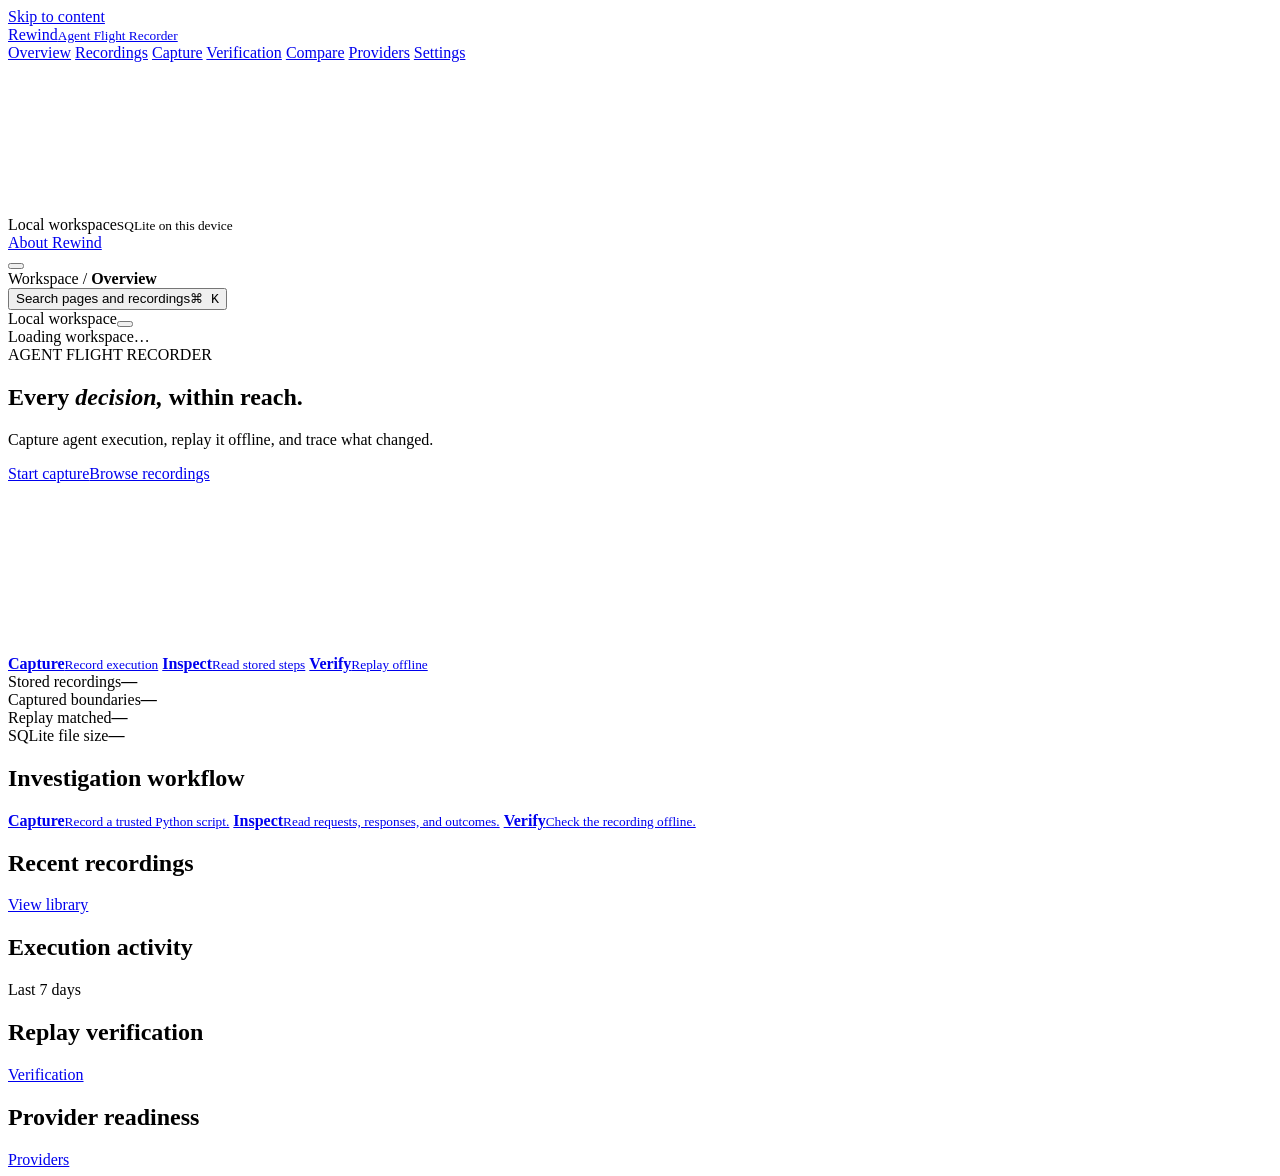
==== commit ead7d5db: "Merge pull request #72 from namansh70747/rewind-frontend-polish Refine the Rewind workspace and fix " ====
--- a/src/flightrecorder/product/index.html
+++ b/src/flightrecorder/product/index.html
@@ -1,147 +1,152 @@
-<!doctype html><html lang="en"><head><meta charset="utf-8"><meta name="viewport" content="width=device-width,initial-scale=1"><title>Rewind — Flight recorder</title><style>
-:root{color-scheme:light;--ink:#1d2635;--muted:#687489;--blue:#1671e8;--line:rgba(255,255,255,.8);--glass:rgba(255,255,255,.58);--shadow:0 22px 70px rgba(54,78,112,.11);font-family:-apple-system,BlinkMacSystemFont,"Segoe UI",sans-serif}*{box-sizing:border-box}body{margin:0;color:var(--ink);background:radial-gradient(ellipse at 3% 0%,#fff5e9,transparent 40%),radial-gradient(ellipse at 90% 8%,#c9dcfa,transparent 42%),radial-gradient(ellipse at 75% 100%,#e6daf5,transparent 40%),#e8eef6;min-height:100vh}button,input,select{font:inherit}button{cursor:pointer}button:focus-visible,input:focus-visible,select:focus-visible{outline:3px solid #79aeff;outline-offset:2px}.app{display:grid;grid-template-columns:230px 1fr;gap:18px;max-width:1680px;margin:auto;padding:18px;min-height:100vh}.rail,.hero,.card{border:1px solid var(--line);background:var(--glass);box-shadow:var(--shadow);backdrop-filter:blur(35px);border-radius:24px}.rail{padding:24px 16px;display:flex;flex-direction:column;gap:26px;position:sticky;top:18px;height:calc(100vh - 36px)}.brand{display:flex;gap:12px;align-items:center;padding:2px 8px}.logo{background:#1a79f1;color:white;border-radius:13px;width:42px;height:42px;display:grid;place-items:center;font-size:22px;box-shadow:0 8px 22px #1774e83d}.brand strong{font-size:20px;letter-spacing:-.8px}.brand small,.muted{color:var(--muted)}.brand small{display:block;font-size:11px}.nav{display:grid;gap:4px}.nav button{border:0;background:transparent;padding:12px;text-align:left;color:#657285;border-radius:12px;font-weight:600;display:flex;gap:11px;align-items:center}.nav button:hover,.nav button.active{background:#fff;color:#155ec3;box-shadow:0 4px 15px #485a7110}.ico{width:20px;height:20px;text-align:center;color:#4189e9}.ico svg{width:19px;height:19px;fill:none;stroke:currentColor;stroke-width:1.8;stroke-linecap:round;stroke-linejoin:round}.rail-foot{margin-top:auto;padding:14px 9px;color:#79869a;font-size:12px}.rail-foot b{color:#258a68}.workspace{min-width:0}.top{display:flex;justify-content:space-between;align-items:center;padding:8px 6px 18px;color:var(--muted);font-size:13px}.top strong{color:#243044}.pill{border:1px solid #ffffffa8;background:#ffffff8f;border-radius:100px;padding:8px 12px;font-size:12px;color:#387259}.hero{padding:34px 38px;display:flex;justify-content:space-between;gap:28px;align-items:center;min-height:200px}.eyebrow{text-transform:uppercase;letter-spacing:.15em;font-size:10px;font-weight:750;color:#527da8}h1{font-size:clamp(28px,3.1vw,44px);letter-spacing:-1.8px;line-height:1.08;margin:12px 0}h2{font-size:19px;letter-spacing:-.5px;margin:0}h3{font-size:13px;margin:0;color:#42526a}.hero p{max-width:630px;line-height:1.65;color:#6b788d;margin:0}.orb{flex:none;width:122px;height:122px;border-radius:40px;display:grid;place-items:center;color:white;font-size:48px;background:linear-gradient(145deg,#91c9ff,#5789ee 55%,#a58aea);box-shadow:0 18px 45px #6e92d260;transform:rotate(-8deg)}.orb span{transform:rotate(8deg)}.grid{display:grid;grid-template-columns:repeat(4,minmax(0,1fr));gap:14px;margin:16px 0}.card{padding:22px}.stat small{color:#7c8a9d;font-size:12px}.stat strong{display:block;font-size:28px;margin-top:9px;letter-spacing:-1px}.content{display:grid;grid-template-columns:minmax(0,1.6fr) minmax(280px,1fr);gap:16px}.card-head{display:flex;align-items:center;justify-content:space-between;gap:12px;margin-bottom:18px}.tiny{font-size:12px}.label{font-size:11px;color:#718097;font-weight:650;text-transform:uppercase;letter-spacing:.08em}.btn{border:0;border-radius:11px;background:#1671e8;color:white;padding:11px 16px;font-weight:650;box-shadow:0 6px 16px #1571e82a}.btn.secondary{background:#fff;color:#31567e;box-shadow:none;border:1px solid #dce8f7}.btn:disabled{opacity:.5;cursor:not-allowed}.row{display:flex;align-items:center;justify-content:space-between;gap:15px;padding:14px 0;border-bottom:1px solid #ffffffaa}.row:last-child{border:0}.row strong{font-size:14px}.row small{display:block;color:#7a879a;margin-top:3px}.row button.link{background:none;border:0;color:#176bdb;font-weight:650}.empty{border:1px dashed #bbcbde;border-radius:16px;padding:32px;text-align:center;color:#748398;line-height:1.6}.empty strong{display:block;color:#394c65}.form-grid{display:grid;gap:14px}.field{display:grid;gap:7px;color:#657489;font-size:13px;font-weight:600}.field select,.field input{width:100%;padding:11px 12px;border:1px solid #d4e0ed;border-radius:11px;background:#ffffffad;color:var(--ink)}.check{font-size:13px;color:#5c6d82;display:flex;gap:9px;align-items:start;line-height:1.5}.status{padding:13px 15px;border-radius:12px;background:#e7f1ff;color:#345979;font-size:13px;line-height:1.5}.status.warning{background:#fff1df;color:#8c5e24}.status.error{background:#ffe9e7;color:#993f3a}.result{white-space:pre-wrap;overflow-wrap:anywhere;background:#f4f8fdc9;border:1px solid white;border-radius:12px;padding:14px;font:12px/1.6 ui-monospace,monospace;max-height:300px;overflow:auto}.timeline{display:grid;gap:8px;max-height:460px;overflow:auto}.step{background:#ffffff99;border:1px solid #fff;border-radius:12px;text-align:left;padding:12px;display:flex;gap:12px;color:#44546c}.step.selected{border-color:#6da9f4;background:#e6f1ff}.step span{color:#2c7bdd;font-family:monospace}.split{display:grid;grid-template-columns:1fr 1.5fr;gap:16px}.screen{margin-top:16px}.screen[hidden]{display:none}.stack{display:grid;gap:16px}.footer{color:#8a98a9;font-size:12px;padding:24px 4px}.chip{display:inline-flex;border-radius:99px;padding:5px 9px;background:#e5f3ed;color:#2f8064;font-size:11px;font-weight:700}.chip.pending{background:#fff0db;color:#986324}.job{display:flex;justify-content:space-between;gap:12px;align-items:center;padding:12px 0;border-bottom:1px solid #ffffffb0}.provider-icon{width:38px;height:38px;border-radius:12px;background:#e4efff;color:#1f76de;display:grid;place-items:center;font-weight:800}.actions{display:flex;gap:9px;flex-wrap:wrap}.hidden{display:none!important}@media(max-width:900px){.app{grid-template-columns:1fr}.rail{height:auto;position:static;gap:10px;padding:14px}.nav{display:flex;overflow-x:auto}.nav button{white-space:nowrap}.rail-foot{display:none}.grid{grid-template-columns:1fr 1fr}.content,.split{grid-template-columns:1fr}.top{padding-top:2px}.hero{padding:25px}.orb{width:80px;height:80px;font-size:32px;border-radius:27px}}@media(max-width:520px){.app{padding:10px}.hero{align-items:start}.orb{display:none}.grid{gap:8px}.card{padding:17px}.hero h1{font-size:31px}.top .pill{display:none}}@media(prefers-reduced-motion:no-preference){.card,.hero{animation:appear .45s ease both}.nav button,.btn{transition:transform .18s ease,background .18s ease}.btn:hover{transform:translateY(-2px)}@keyframes appear{from{opacity:0;transform:translateY(7px)}to{opacity:1;transform:none}}}
-</style></head><body><div class="app"><aside class="rail"><div class="brand"><div class="logo">◀</div><div><strong>Rewind</strong><small>AGENT FLIGHT RECORDER</small></div></div><nav class="nav" aria-label="Main navigation"><button data-page="overview" class="active"><span class="ico">▦</span> Overview</button><button data-page="recordings"><span class="ico">◷</span> Recordings</button><button data-page="capture"><span class="ico">◉</span> Capture</button><button data-page="verification"><span class="ico">✓</span> Verification</button><button data-page="compare"><span class="ico">⇄</span> Compare</button><button data-page="providers"><span class="ico">◇</span> Providers</button><button data-page="settings"><span class="ico">⚙</span> Settings</button></nav><div class="rail-foot"><b>● Local workspace</b><p>Record with intent.<br>Replay with confidence.</p></div></aside><div class="workspace"><header class="top"><span><strong>Workspace</strong> / <span id="breadcrumb">Overview</span></span><span class="pill">● Private on this device</span></header><div id="alert" class="status error hidden" role="alert"></div><section class="hero"><div><div class="eyebrow" id="hero-eyebrow">Your AI agent flight recorder</div><h1 id="hero-title">Every decision, within reach.</h1><p id="hero-copy">Capture what happened, replay it offline, and understand every step of your agent's journey.</p></div><div class="orb" aria-hidden="true"><span>◀</span></div></section>
-<section id="page-overview" class="screen"><div class="grid"><div class="card stat"><small>Stored recordings</small><strong id="stat-runs">—</strong></div><div class="card stat"><small>Captured boundaries</small><strong id="stat-boundaries">—</strong></div><div class="card stat"><small>Verification jobs</small><strong id="stat-verified">—</strong></div><div class="card stat"><small>Storage</small><strong>Local</strong></div></div><div class="content"><section class="card"><div class="card-head"><div><div class="eyebrow">Your workspace</div><h2>Recent recordings</h2></div><button class="btn secondary" data-go="recordings">View all →</button></div><div id="recent"></div></section><section class="card"><div class="eyebrow">How it works</div><h2>From signal to clarity.</h2><p class="muted tiny">Capture a trusted agent, inspect its boundaries, then verify the same execution offline.</p><div class="row"><strong>01 &nbsp; Capture</strong><span class="chip">Trusted script</span></div><div class="row"><strong>02 &nbsp; Inspect</strong><span class="chip">Stored evidence</span></div><div class="row"><strong>03 &nbsp; Verify</strong><span class="chip">Offline replay</span></div><div class="status warning">Free-provider milestone and original OpenAI / Anthropic gate require separate live evidence.</div></section></div></section>
-<section id="page-recordings" class="screen" hidden><div class="content"><div class="card"><div class="card-head"><h2>Recordings</h2><div class="actions"><label class="check"><input id="show-samples" type="checkbox"> Show simulated samples</label><button class="btn secondary" id="refresh">Refresh</button></div></div><div id="run-list"></div><div class="actions" style="margin-top:18px"><label class="btn secondary" for="import-file">Import bundle</label><input id="import-file" type="file" accept="application/json,.json" hidden></div></div><div class="card"><div class="eyebrow">Selected recording</div><h2 id="detail-title">Choose a run</h2><div id="run-detail" class="muted tiny" style="margin-top:12px">Select a recording to inspect its timeline and evidence.</div></div></div><div class="split" id="inspector" hidden style="margin-top:16px"><section class="card"><div class="card-head"><h2>Decision timeline</h2><span class="chip" id="boundary-count"></span></div><div id="timeline" class="timeline"></div></section><section class="card"><div class="card-head"><h2 id="boundary-title">Boundary</h2><span class="label">Recorded evidence</span></div><h3>Request</h3><pre class="result" id="request"></pre><h3>Response / stream chunks</h3><pre class="result" id="response"></pre><h3>Chain fingerprint</h3><pre class="result" id="chain"></pre></section></div></section>
-<section id="page-capture" class="screen" hidden><div class="content"><section class="card"><div class="eyebrow">New recording</div><h2>Capture a trusted agent</h2><p class="muted tiny">Runs the selected Python script on this computer. It can access files, network, and provider accounts as your user.</p><div class="form-grid"><label class="field">Python script in trusted workspace<select id="script"></select></label><label class="check"><input type="checkbox" id="trust"> I trust this script and understand it will execute on my machine.</label><button class="btn" id="capture">Start capture</button></div></section><section class="card"><div class="eyebrow">Capture scope</div><h2>Know the boundary.</h2><p class="muted tiny">Captures new httpx clients and decorated tools. Arbitrary subprocesses, native networking, and filesystem I/O are not comprehensively captured.</p><div class="status warning">Redaction is pattern based. Inspect recordings for secrets before sharing.</div><p class="muted tiny" id="workspace-path"></p></section></div></section>
-<section id="page-verification" class="screen" hidden><div class="content"><section class="card"><div class="eyebrow">Replay, without the network</div><h2>Verify a recording</h2><p class="muted tiny">Product captures retain a reference to their trusted source. Imported runs are never executed automatically.</p><div class="form-grid"><label class="field">Recording<select id="verify-run"></select></label><label class="field">Number of offline replays<input id="replays" type="number" value="10" min="1" max="100"></label><button class="btn" id="verify">Start verification</button></div></section><section class="card"><div class="card-head"><div><div class="eyebrow">This session</div><h2>Activity</h2></div><span class="chip">Local jobs</span></div><div id="jobs"></div><p class="muted tiny">Results in this activity list last for this server session. Script source changes cause verification to fail.</p></section></div></section>
-<section id="page-compare" class="screen" hidden><div class="card"><div class="eyebrow">Side by side</div><h2>Compare two recordings</h2><p class="muted tiny">Identify the first recorded difference and inspect alignment. A difference is evidence, not proof of root cause.</p><div class="split"><label class="field">Baseline<select id="compare-left"></select></label><label class="field">Candidate<select id="compare-right"></select></label></div><div class="actions" style="margin:16px 0"><button class="btn" id="compare">Compare runs</button></div><div id="compare-alignment" class="timeline"></div><div class="split"><pre class="result" id="compare-raw-left"></pre><pre class="result" id="compare-raw-right"></pre></div><pre class="result" id="comparison">Select two recordings to compare.</pre></div></section>
-<section id="page-providers" class="screen" hidden><div class="content"><section class="card"><div class="eyebrow">Live capture connections</div><h2>Providers</h2><p class="muted tiny">Credentials are read from the server environment, never entered in this browser. An environment variable does not establish live access.</p><div id="providers"></div></section></div></section>
-<section id="page-settings" class="screen" hidden><div class="content"><section class="card"><div class="eyebrow">Local environment</div><h2>Workspace &amp; coverage</h2><div id="coverage"></div><button class="btn secondary" id="audit-corpus">Audit stored corpus</button><pre class="result" id="audit-result" hidden></pre></section><section class="card"><div class="eyebrow">Safety and scope</div><h2>Designed for deliberate use.</h2><p class="muted tiny">This single-user server binds to loopback only. Only choose scripts you trust. Replay's network guard is not an operating-system sandbox, and secret detection is not exhaustive.</p><div class="status">The current recording format is proposed and has not been declared frozen.</div></section></div></section><div class="footer">Rewind · Local-first investigation workspace</div></div></div><script>
-'use strict';const iconPaths={overview:'<rect x="3" y="3" width="7" height="7" rx="1"/><rect x="14" y="3" width="7" height="7" rx="1"/><rect x="14" y="14" width="7" height="7" rx="1"/><rect x="3" y="14" width="7" height="7" rx="1"/>',recordings:'<circle cx="12" cy="12" r="9"/><path d="M12 7v5l3 2"/>',capture:'<circle cx="12" cy="12" r="9"/><circle cx="12" cy="12" r="3"/>',verification:'<path d="M20 6 9 17l-5-5"/>',compare:'<path d="M8 3 4 7l4 4M4 7h12M16 21l4-4-4-4m4 4H8"/>',providers:'<path d="M12 2 2 12l10 10 10-10L12 2Z"/><circle cx="12" cy="12" r="3"/>',settings:'<circle cx="12" cy="12" r="3"/><path d="M12 2v3m0 14v3M2 12h3m14 0h3M5 5l2 2m10 10 2 2M19 5l-2 2M7 17l-2 2"/>'};document.querySelectorAll('[data-page]').forEach(b=>{b.querySelector('.ico').innerHTML='<svg viewBox="0 0 24 24" aria-hidden="true">'+iconPaths[b.dataset.page]+'</svg>'});const TOKEN='__REWIND_TOKEN__';const $=id=>document.getElementById(id);let runs=[],jobs=[],selected=null,currentPage='overview',selectedRun=null;const descriptions={overview:['Your AI agent flight recorder','Every decision, within reach.',"Capture what happened, replay it offline, and understand every step of your agent's journey."],recordings:['Your evidence library','Every run has a story.','Explore the actual boundaries, inputs and outputs saved on your machine.'],capture:['Start with a trusted agent','Capture the moment.','Create a recording from a Python script in your trusted workspace.'],verification:['Offline replay','Trust, but verify.','Replay recorded boundaries and check whether your agent follows the same path.'],compare:['Find the divergence','See what changed.','Compare recorded runs and inspect the evidence behind each difference.'],providers:['Connected intelligence','Bring your models.','Check provider configuration and understand the scope of live validation.'],settings:['Local by design','Your workspace, your control.','Understand what Rewind captures, where it runs, and what remains outside its scope.']};
-function show(page){currentPage=page;document.querySelectorAll('.screen').forEach(x=>x.hidden=x.id!=='page-'+page);document.querySelectorAll('[data-page]').forEach(x=>x.classList.toggle('active',x.dataset.page===page));$('breadcrumb').textContent=page[0].toUpperCase()+page.slice(1);[$('hero-eyebrow').textContent,$('hero-title').textContent,$('hero-copy').textContent]=descriptions[page];if(page==='verification')renderJobs()}
-document.querySelectorAll('[data-page]').forEach(x=>x.onclick=()=>show(x.dataset.page));document.querySelectorAll('[data-go]').forEach(x=>x.onclick=()=>show(x.dataset.go));async function api(path,body){const opts=body===undefined?{}:{method:'POST',headers:{'Content-Type':'application/json','X-Rewind-Token':TOKEN},body:JSON.stringify(body)};const response=await fetch('/api/v1/'+path,opts);const data=await response.json();if(!response.ok)throw Error(data.error||'Request failed');return data}function error(e){$('alert').textContent=e.message;$('alert').classList.remove('hidden')}function clearError(){$('alert').classList.add('hidden')}function el(tag,text,cls){const e=document.createElement(tag);e.textContent=text;if(cls)e.className=cls;return e}function empty(node,title,copy){node.replaceChildren();const box=el('div','','empty');box.append(el('strong',title),document.createTextNode(copy));node.append(box)}function fillSelect(id,items,label){const select=$(id),old=select.value;select.replaceChildren();if(!items.length){select.add(new Option(label,''));return}for(const item of items)select.add(new Option(item.label,item.value));if(items.some(x=>x.value===old))select.value=old}
-function rowFor(run){const row=el('div','','row'),label=el('div','');label.append(el('strong',run.display_model||run.model||run.provider||'Untitled run'),el('small',`${run.id} · ${run.display_provider||(run.provider==='script'?'unknown provider':run.provider)} · ${run.sample?'SIMULATED SAMPLE · ':''}${run.n_boundaries} boundaries · ${run.integrity_error?'Integrity error':run.capture_status==='incomplete'?'Incomplete capture':run.verification?(run.verification.passed?'Replay matched '+run.verification.replays+'×':'Verification failed'):'Not verified'}${run.terminal_outcome?.code?' · Agent failed':''} · ${run.created_at}`));const b=el('button','Inspect →','link');b.onclick=()=>{show('recordings');loadRun(run.id)};row.append(label,b);return row}function drawRuns(){for(const id of ['recent','run-list']){const target=$(id);target.replaceChildren();const data=id==='recent'?runs.slice(0,4):runs;if(!data.length)empty(target,'No recordings yet','Start a trusted capture or import an existing bundle.');else data.forEach(r=>target.append(rowFor(r)))}$('stat-runs').textContent=runs.length;$('stat-boundaries').textContent=runs.reduce((n,r)=>n+r.n_boundaries,0);const left=$('compare-left').value,right=$('compare-right').value;
-const items=runs.filter(r=>!r.integrity_error).map(r=>({value:r.id,label:`${r.id} · ${r.model||r.provider||'recording'}`}));
-for(const id of ['compare-left','compare-right'])fillSelect(id,items,'No recordings available');
-const incomplete=new Set(runs.filter(r=>r.capture_status==='incomplete').map(r=>r.id));
-fillSelect('verify-run',items.filter(item=>!incomplete.has(item.value)),'No recordings available');
-if(!right&&items.length>1&&$('compare-left').value===$('compare-right').value){
-  $('compare-right').selectedIndex=1;
-}
-if(left!==$('compare-left').value||right!==$('compare-right').value)clearComparison();
-}
-let refreshVersion=0,runVersion=0,compareVersion=0;
-let polledJobState='';
-const jobState=items=>JSON.stringify(items.map(j=>[j.id,j.status]));
-async function refresh(){
-  const version=++refreshVersion;
-  try{
-    clearError();
-    const j=await api('jobs');
-    const [r,s,p,c]=await Promise.all([
-      api('runs'+($('show-samples').checked?'?samples=1':'')),
-      ...['scripts','providers','coverage'].map(x=>api(x))
-    ]);
-    if(version!==refreshVersion)return;
-    jobs=j.jobs;
-    polledJobState=jobState(jobs);
-    runs=r.runs;
-    drawRuns();
-    fillSelect('script',s.scripts.map(x=>({label:x,value:x})),'No Python scripts found');
-    $('workspace-path').textContent='Trusted workspace: '+s.root;
-    drawProviders(p.providers);
-    drawCoverage(c);
-    renderJobs();
-  }catch(e){if(version===refreshVersion)error(e)}
-}
-function outcomeLabel(outcome){
-  if(!outcome)return 'Terminal outcome unavailable';
-  return outcome.code ? 'Agent failed (exit '+outcome.code+')' : 'Agent exited successfully';
-}
-async function loadRun(id){
-  const version=++runVersion;
-  selected=id;
-  selectedRun=null;
-  for(const field of ['boundary-title','request','response','chain','boundary-count','timeline','run-detail','detail-title']){
-    $(field).replaceChildren();
-  }
-  $('inspector').hidden=true;
-  try{clearError();
-    const result=await api('runs/'+id);
-    if(version!==runVersion)return;
-    selectedRun=result.run;const r=selectedRun;$('detail-title').textContent=r.metadata.product_model||r.model||r.provider||id;const d=$('run-detail');d.replaceChildren(el('p',`ID ${id} · ${r.metadata.product_provider||(r.provider==='script'?'Unknown provider':r.provider)} · ${r.chain_algorithm} chain`),el('p',`${r.boundaries.length} boundaries · integrity validated when loaded`));if(r.provider==='script'){
-      const outcome=r.metadata.terminal_outcome;
-      d.append(el('p',outcomeLabel(outcome)));
-      if(outcome?.detail)d.append(el('pre',outcome.detail));
-    }
-    if(r.final_output)d.append(el('pre',r.final_output));
-    const controls=el('div','','actions');const exportBtn=el('button','Export bundle','btn secondary');exportBtn.onclick=async()=>{try{const data=await api('export',{run_id:id});const a=document.createElement('a');a.href=URL.createObjectURL(new Blob([JSON.stringify(data,null,2)],{type:'application/json'}));a.download=`rewind-${id}.json`;a.click();setTimeout(()=>URL.revokeObjectURL(a.href),1000)}catch(e){error(e)}};controls.append(exportBtn);d.append(controls);$('inspector').hidden=false;$('boundary-count').textContent=r.boundaries.length+' steps';if(r.metadata.counterfactual){
-      d.append(el('p','Quarantined fork · parent '+(r.metadata.parent_run||r.metadata.parent_fingerprint)));
-    }
-    if(r.metadata.product_source&&r.boundaries.length&&!r.metadata.concurrent){
-      addForkForm(d,id);
-    }
-    const timeline=$('timeline');timeline.replaceChildren();if(!r.boundaries.length){empty(timeline,'No boundaries','This recording contains no captured steps.');return}r.boundaries.forEach((b,i)=>{const button=el('button','','step');button.append(el('span',String(i).padStart(2,'0')),el('strong',`${b.kind} / ${b.key}`));button.onclick=()=>{const form=d.querySelector('form');if(form){form.dataset.boundary=String(i);form.querySelector('textarea').value=JSON.stringify(b.response,null,2);}timeline.querySelectorAll('button').forEach(x=>x.classList.remove('selected'));button.classList.add('selected');$('boundary-title').textContent=`${b.kind} / ${b.key}`;$('request').textContent=JSON.stringify(b.request,null,2);$('response').textContent=JSON.stringify(b.response,null,2);$('chain').textContent=b.chain_hash};timeline.append(button)});timeline.firstChild.click()}catch(e){if(version===runVersion)error(e)}}
-function addForkForm(detail,runId){
-  const panel=el('details');
-  panel.append(el('summary','Fork selected boundary'));
-  const form=el('form');
-  const replacement=el('textarea');
-  replacement.required=true;
-  const label=el('label','Replacement boundary response (JSON)');
-  label.append(replacement);
-  const trust=el('input');
-  trust.type='checkbox';
-  trust.required=true;
-  const confirmation=el('label','I trust this workspace script ');
-  confirmation.append(trust);
-  const submit=el('button','Run quarantined fork','btn secondary');
-  form.append(label,confirmation,submit);
-  form.onsubmit=async event=>{
-    event.preventDefault();
-    submit.disabled=true;
-    try{
-      clearError();
-      await api('fork',{run_id:runId,at:Number(form.dataset.boundary),
-        value:JSON.parse(replacement.value),trusted:trust.checked});
-      show('verification');
-      await refresh();
-    }catch(e){error(e)}finally{submit.disabled=false}
-  };
-  panel.append(form);
-  detail.append(panel);
-}
-$('audit-corpus').onclick=async()=>{try{clearError();$('audit-corpus').disabled=true;const result=await api('corpus-audit',{});$('audit-result').hidden=false;$('audit-result').textContent=[result.passed?'PASS — no known-pattern matches':'ATTENTION — review required',`${result.runs_scanned} recordings · ${result.blobs_scanned} blobs scanned`,`${result.integrity_failures} integrity failures · ${result.runs_with_known_patterns} recordings with possible secrets`,`${result.unreadable_blobs} unreadable blobs · ${result.blobs_with_invalid_stream_bytes} invalid stream objects`,result.scope].join('\n\n')}catch(e){error(e)}finally{$('audit-corpus').disabled=false}};$('refresh').onclick=refresh;$('show-samples').onchange=refresh;$('import-file').onchange=async e=>{try{const f=e.target.files[0];if(!f)return;if(f.size>32*1024*1024)throw Error('File exceeds 32 MiB.');const recording=JSON.parse(await f.text());const x=await api('import',{recording});await refresh();await loadRun(x.run_id)}catch(err){error(err)}finally{e.target.value=''}};$('capture').onclick=async()=>{try{clearError();await api('capture',{source:$('script').value,trusted:$('trust').checked});show('verification');await refresh()}catch(e){error(e)}};$('verify').onclick=async()=>{try{clearError();await api('verify',{run_id:$('verify-run').value,replays:Number($('replays').value)});await refresh()}catch(e){error(e)}};function clearComparison(){
-  compareVersion++;
-  for(const field of ['compare-alignment','compare-raw-left','compare-raw-right','comparison']){
-    $(field).replaceChildren();
-  }
-}
-$('compare-left').onchange=clearComparison;
-$('compare-right').onchange=clearComparison;
-$('compare').onclick=async()=>{
-  clearComparison();
-  const version=compareVersion;
-  const left=$('compare-left').value,right=$('compare-right').value;
-  try{
-    clearError();
-    const c=await api('compare',{left,right});
-    if(version===compareVersion&&left===$('compare-left').value&&right===$('compare-right').value){
-      renderComparison(c.comparison);
-    }
-  }catch(e){if(version===compareVersion)error(e)}
-};
-function renderComparison(report){const root=$('compare-alignment');root.replaceChildren();const first=report.primary_difference;$('comparison').textContent=first?first.label+' · '+first.summary+'\n'+report.interpretation:'No divergence';function select(row){$('compare-raw-left').textContent=JSON.stringify(row.left??{note:'No corresponding step'},null,2);$('compare-raw-right').textContent=JSON.stringify(row.right??{note:'No corresponding step'},null,2)}for(const row of report.alignment){const button=el('button',`Baseline #${row.a??'absent'} / Candidate #${row.b??'absent'} · ${row.label} · ${row.category}`,'step');button.onclick=()=>select(row);root.append(button)}if(first)select(first)}
-function renderJobs(){const target=$('jobs');target.replaceChildren();$('stat-verified').textContent=runs.filter(r=>r.verification&&r.verification.passed).length;if(!jobs.length){empty(target,'No jobs in this session','Capture or verify a recording to see activity here.');return}for(const j of jobs){const row=el('div','','job'),info=el('div','');info.append(el('strong',`${j.type} · ${j.status}`),el('small',j.error|| (j.result?JSON.stringify(j.result):'In progress…'),'muted'));row.append(info);
-if(j.status==='completed'&&j.result?.run_id){
-  const inspect=el('button','Inspect recording','btn secondary');
-  inspect.onclick=()=>{show('recordings');loadRun(j.result.run_id)};
-  row.append(inspect);
-}
-if(['queued','running'].includes(j.status)){const b=el('button','Cancel','btn secondary');b.onclick=async()=>{try{await api('cancel',{job_id:j.id});await refresh()}catch(e){error(e)}};row.append(b)}target.append(row)}}function drawProviders(providers){const target=$('providers');target.replaceChildren();providers.forEach(p=>{const row=el('div','','row'),name=el('div','');name.append(el('strong',p.name),el('small',p.model));const side=el('div','','actions'),state=el('span',p.configured?'Key configured':'Key not set','chip '+(p.configured?'':'pending')),b=el('button','Check','btn secondary');b.disabled=!p.configured;b.onclick=async()=>{try{clearError();b.disabled=true;const result=await api('provider-check',{provider:p.name.toLowerCase()});state.textContent=result.ok?'Catalogue reachable':`Check failed ${result.status||''}`;state.className='chip '+(result.ok?'':'pending')}catch(e){error(e)}finally{b.disabled=false}};side.append(state,b);row.append(name,side);target.append(row)})}function drawCoverage(c){const root=$('coverage');root.replaceChildren();root.append(el('p','Supported','label'));c.supported.forEach(x=>root.append(el('p','✓  '+x,'tiny')));root.append(el('p','Limitations','label'));c.limitations.forEach(x=>root.append(el('p','•  '+x,'muted tiny')));}let polling=false;
-setInterval(async()=>{
-  if(polling)return;
-  polling=true;
-  try{
-    const {jobs:current}=await api('jobs');
-    const state=jobState(current);
-    const missing=current.some(j=>['capture','fork'].includes(j.type)&&j.status==='completed'&&j.result?.run_id
-      &&(!j.result.sample||$('show-samples').checked)
-      &&!runs.some(r=>r.id===j.result.run_id));
-    if(state!==polledJobState||missing){
-      await refresh();
-    }
-  }catch(e){error(e)}finally{polling=false}
-},2500);show('overview');refresh();
-</script></body></html>
+<!doctype html>
+<html lang="en" data-theme="dark">
+<head>
+  <meta charset="utf-8">
+  <meta name="viewport" content="width=device-width, initial-scale=1">
+  <meta name="rewind-token" content="__REWIND_TOKEN__">
+  <title>Rewind · Agent Flight Recorder</title>
+  <link rel="stylesheet" href="/workspace.css">
+  <script src="/workspace.js" defer></script>
+</head>
+<body>
+  <a class="skip" href="#main">Skip to content</a>
+  <div id="shell" class="shell">
+    <aside class="sidebar" id="workspace-sidebar" aria-label="Workspace">
+      <a class="brand" href="#overview" aria-label="Rewind overview"><span class="brand-mark"><img src="/rewind-mark.png" alt=""></span><span>Rewind<small>Agent Flight Recorder</small></span></a>
+      <nav id="navigation" aria-label="Main navigation">
+        <a href="#overview" data-page="overview" aria-label="Overview"><i class="icon" data-icon="grid"></i><span>Overview</span></a>
+        <a href="#recordings" data-page="recordings" aria-label="Recordings"><i class="icon" data-icon="disc"></i><span>Recordings</span></a>
+        <a href="#capture" data-page="capture" aria-label="Capture"><i class="icon" data-icon="capture"></i><span>Capture</span></a>
+        <a href="#verification" data-page="verification" aria-label="Verification"><i class="icon" data-icon="shield"></i><span>Verification</span></a>
+        <a href="#compare" data-page="compare" aria-label="Compare"><i class="icon" data-icon="compare"></i><span>Compare</span></a>
+        <a href="#providers" data-page="providers" aria-label="Providers"><i class="icon" data-icon="diamond"></i><span>Providers</span></a>
+        <a href="#settings" data-page="settings" aria-label="Settings"><i class="icon" data-icon="settings"></i><span>Settings</span></a>
+      </nav>
+      <div class="rail-signal" aria-hidden="true"><canvas class="signal-art"></canvas></div>
+      <div class="sidebar-foot">
+        <div class="local-card"><span class="signal"></span><span>Local workspace<small id="side-storage">SQLite on this device</small></span></div>
+        <a href="#welcome"><i class="icon" data-icon="arrow-right"></i> About Rewind</a>
+      </div>
+    </aside>
+    <div class="workspace">
+      <header class="topbar">
+        <button class="icon-btn menu-trigger" id="menu-trigger" aria-label="Toggle navigation" aria-controls="workspace-sidebar" aria-expanded="false"><i class="icon" data-icon="menu"></i></button>
+        <div class="top-location">Workspace <span aria-hidden="true">/</span> <strong id="current-page">Overview</strong></div>
+        <button class="global-search" id="search-trigger"><i class="icon" data-icon="search"></i><span>Search pages and recordings</span><kbd>⌘ K</kbd></button>
+        <div class="top-actions"><span class="local-status"><span class="signal"></span>Local workspace</span><button class="icon-btn" id="theme-toggle" aria-label="Switch to light theme"><i class="icon" data-icon="sun"></i></button></div>
+      </header>
+      <main id="main" tabindex="-1">
+        <div id="loading" class="loading" role="status">Loading workspace…</div>
+        <div id="alert" class="notice danger" role="alert" hidden><span id="alert-text"></span><button class="icon-btn" id="dismiss" aria-label="Dismiss message">×</button></div>
+        <div id="notice" class="toast" role="status" hidden></div>
+
+        <section class="screen" id="page-overview" aria-labelledby="overview-title">
+          <div class="hero overview-hero">
+            <div class="hero-content"><div class="kicker"><span></span> AGENT FLIGHT RECORDER</div><h1 id="overview-title">Every <em>decision,</em> within reach.</h1><p>Capture agent execution, replay it offline, and trace what changed.</p>
+              <div class="actions"><a class="btn primary" href="#capture"><i class="icon" data-icon="play"></i> Start capture</a><a class="btn quiet" href="#recordings">Browse recordings <i class="icon" data-icon="arrow-right"></i></a></div>
+            </div>
+            <div class="hero-art" aria-hidden="true"><canvas class="signal-art"></canvas><div class="hero-stack"><div></div><div></div><div><span class="brand-mark"><img src="/rewind-mark.png" alt=""></span></div></div></div>
+            <nav class="hero-shortcuts" aria-label="Investigation shortcuts">
+              <a href="#capture"><span class="stat-icon"><i class="icon" data-icon="capture"></i></span><span><strong>Capture</strong><small>Record execution</small></span></a>
+              <a href="#recordings"><span class="stat-icon"><i class="icon" data-icon="layers"></i></span><span><strong>Inspect</strong><small>Read stored steps</small></span></a>
+              <a href="#verification"><span class="stat-icon"><i class="icon" data-icon="shield"></i></span><span><strong>Verify</strong><small>Replay offline</small></span></a>
+            </nav>
+          </div>
+          <div class="stats">
+            <article class="stat"><span class="stat-icon"><i class="icon" data-icon="disc"></i></span><div><span>Stored recordings</span><strong id="stat-runs">—</strong></div></article>
+            <article class="stat"><span class="stat-icon cyan"><i class="icon" data-icon="layers"></i></span><div><span>Captured boundaries</span><strong id="stat-boundaries">—</strong></div></article>
+            <article class="stat"><span class="stat-icon mint"><i class="icon" data-icon="shield"></i></span><div><span>Replay matched</span><strong id="stat-verified">—</strong></div></article>
+            <article class="stat"><span class="stat-icon amber"><i class="icon" data-icon="database"></i></span><div><span>SQLite file size</span><strong id="stat-storage">—</strong></div></article>
+          </div>
+          <div class="overview-grid">
+            <section class="panel workflow-card">
+              <div class="panel-head"><h2>Investigation workflow</h2></div>
+              <div class="workflow-links">
+                <a href="#capture"><span class="stat-icon"><i class="icon" data-icon="capture"></i></span><span><strong>Capture</strong><small>Record a trusted Python script.</small></span><i class="icon next" data-icon="arrow-right"></i></a>
+                <a href="#recordings"><span class="stat-icon"><i class="icon" data-icon="layers"></i></span><span><strong>Inspect</strong><small>Read requests, responses, and outcomes.</small></span><i class="icon next" data-icon="arrow-right"></i></a>
+                <a href="#verification"><span class="stat-icon"><i class="icon" data-icon="shield"></i></span><span><strong>Verify</strong><small>Check the recording offline.</small></span><i class="icon next" data-icon="arrow-right"></i></a>
+              </div>
+            </section>
+            <section class="panel"><div class="panel-head"><h2>Recent recordings</h2><a class="text-link" href="#recordings">View library <i class="icon" data-icon="arrow-right"></i></a></div><div id="recent" class="panel-body compact"></div></section>
+            <section class="panel"><div class="panel-head"><h2>Execution activity</h2><span class="pill">Last 7 days</span></div><div id="chart" class="panel-body chart"></div></section>
+            <section class="panel"><div class="panel-head"><h2>Replay verification</h2><a class="text-link" href="#verification">Verification <i class="icon" data-icon="arrow-right"></i></a></div><div id="distribution" class="panel-body"></div></section>
+            <section class="panel"><div class="panel-head"><h2>Provider readiness</h2><a class="text-link" href="#providers">Providers <i class="icon" data-icon="arrow-right"></i></a></div><div id="provider-overview" class="panel-body compact"></div></section>
+          </div>
+        </section>
+
+        <section class="screen" id="page-recordings" aria-labelledby="recordings-title" hidden>
+          <header class="page-heading"><div><div class="crumb">Workspace / Recordings</div><h1 id="recordings-title">Recordings</h1><p>Inspect captured steps, agent outcomes, and replay evidence.</p></div><div class="actions"><button class="btn" id="toggle-library" aria-controls="library" aria-expanded="true"><i class="icon" data-icon="menu"></i> Library</button><button class="btn" id="import-trigger"><i class="icon" data-icon="upload"></i> Import bundle</button><input id="import-file" type="file" accept=".json,application/json" hidden><button class="btn primary" id="export" disabled><i class="icon" data-icon="download"></i> Export bundle</button></div></header>
+          <div class="investigation" id="investigation">
+            <section class="panel library" id="library"><div class="panel-head"><h2>Library <span class="pill" id="library-count">0</span></h2><button class="icon-btn" id="refresh" aria-label="Refresh recordings" title="Refresh recordings"><i class="icon" data-icon="refresh"></i></button></div>
+              <div class="library-controls"><label class="input-wrap"><i class="icon" data-icon="search"></i><input id="filter-runs" type="search" placeholder="Find a recording…" aria-label="Search recordings"></label><div class="segmented" id="filters" aria-label="Filter recordings"><button data-filter="all" aria-pressed="true">All</button><button data-filter="failed" aria-pressed="false">Failed</button><button data-filter="verified" aria-pressed="false">Matched</button></div><label class="field">Source<select id="source-filter"><option value="all">Any source</option><option value="linked">Trusted script linked</option><option value="unlinked">Inspection only</option></select></label><label class="check"><input type="checkbox" id="show-samples"> Show simulated samples</label></div>
+              <div id="run-list" class="run-list"></div><button id="more-runs" class="btn library-more" hidden>Show more</button>
+              <div id="library-resize" class="resize-handle right" role="separator" tabindex="0" aria-label="Resize recording library" aria-controls="library" aria-orientation="vertical"></div>
+            </section>
+            <section class="panel execution"><div class="panel-head execution-head"><div><h2 id="detail-title">Execution timeline</h2><p id="detail-id" class="mono"></p></div><span class="pill" id="boundary-count">—</span></div>
+              <div class="segmented panel-tabs" id="run-tabs" role="group" aria-label="Recording view"><button data-run-tab="timeline" aria-pressed="true">Timeline</button><button data-run-tab="summary" aria-pressed="false">Summary</button><button data-run-tab="verification" aria-pressed="false">Verification</button><button data-run-tab="metadata" aria-pressed="false">Metadata</button></div>
+              <div id="run-detail" class="panel-body"></div>
+              <div id="timeline-panel"><div id="timeline-start" class="timeline-endpoint" hidden><i class="icon" data-icon="play"></i><span>Execution start</span></div><div id="timeline" class="timeline"></div><div id="timeline-end" class="timeline-endpoint" hidden><i class="icon" data-icon="disc"></i><span id="timeline-end-text">Execution end</span></div><div class="playback" id="playback" hidden><div class="playback-actions"><button class="icon-btn" id="prev-step" aria-label="Previous step">◀</button><button class="btn primary play" id="play-step" aria-label="Play stored steps">▶</button><button class="icon-btn" id="next-step" aria-label="Next step">▶</button><label class="sr-only" for="speed">Playback speed</label><select id="speed"><option value="0.5">0.5×</option><option value="1" selected>1×</option><option value="2">2×</option></select></div><label class="sr-only" for="scrub">Recording step</label><input type="range" id="scrub" min="0" max="0" value="0"><div class="play-label"><span id="step-label"></span><span>Stored steps</span></div></div></div>
+            </section>
+            <section id="inspector" class="panel evidence"><div id="evidence-resize" class="resize-handle left" role="separator" tabindex="0" aria-label="Resize evidence inspector" aria-controls="inspector" aria-orientation="vertical"></div><div class="panel-head"><h2>Evidence inspector</h2><span class="pill" id="step-badge">—</span></div><div id="no-evidence" class="empty">Select a recorded step to inspect its evidence.</div>
+              <div id="evidence-body" hidden><div class="evidence-title"><span class="stat-icon"><i class="icon" data-icon="code"></i></span><div><span id="boundary-kind" class="muted"></span><strong id="boundary-title"></strong></div></div>
+                <div id="evidence-tabs" class="segmented panel-tabs" role="group" aria-label="Evidence view"><button data-evidence="request" aria-pressed="true">Request</button><button data-evidence="response" aria-pressed="false">Response</button><button data-evidence="stream" aria-pressed="false">Stream</button><button data-evidence="chain" aria-pressed="false">Chain</button><button data-evidence="raw" aria-pressed="false">Raw</button></div>
+                <div class="code-toolbar"><label class="input-wrap"><i class="icon" data-icon="search"></i><input id="evidence-search" type="search" placeholder="Find in evidence" aria-label="Find in evidence"></label><button class="icon-btn" id="copy-evidence" title="Copy evidence" aria-label="Copy evidence"><i class="icon" data-icon="copy"></i></button><button class="icon-btn" id="expand-evidence" title="Expand evidence" aria-label="Expand evidence"><i class="icon" data-icon="expand"></i></button></div>
+                <div class="code-options"><label class="check"><input id="wrap" type="checkbox" checked> Wrap lines</label><label class="check"><input id="pretty" type="checkbox" checked> Pretty JSON</label><button class="text-link code-tree" id="evidence-tree-toggle" aria-expanded="false" type="button">JSON tree</button><span id="evidence-matches" role="status"></span></div>
+                <div id="evidence-code" class="code" tabindex="0"></div><div id="evidence-tree" class="code tree" hidden></div>
+              </div>
+            </section>
+          </div>
+        </section>
+
+        <section class="screen" id="page-capture" aria-labelledby="capture-title" hidden>
+          <header class="page-heading"><div><div class="crumb">Workspace / Capture</div><h1 id="capture-title">Capture the <em>moment.</em></h1><p>Run a trusted Python script and preserve its captured evidence.</p></div><div class="page-art" aria-hidden="true"><canvas class="signal-art"></canvas><span class="page-symbol"><i class="icon" data-icon="code"></i></span></div></header>
+          <div class="workflow"><span><b>1</b> <strong>Select script</strong></span><i></i><span><b>2</b> <strong>Review &amp; trust</strong></span><i></i><span><b>3</b> <strong>Capture</strong></span></div>
+          <div class="two-col capture-layout">
+            <form id="capture-form" class="stack">
+              <section class="panel"><div class="panel-head"><h2>Select a Python script</h2><span class="pill">Local</span></div><div class="panel-body"><label class="field">Script in trusted workspace<select id="script" required></select></label><p id="workspace-path" class="muted path"></p></div></section>
+              <section class="panel"><div class="panel-head"><h2>Review capture coverage</h2></div><div id="capture-coverage" class="panel-body coverage-grid"></div></section>
+              <section class="panel"><div class="panel-head"><h2>Confirm execution trust</h2></div><div class="panel-body"><p class="muted">The selected script runs on this machine. It can access files, network services, and provider accounts with your permissions.</p><label class="check"><input type="checkbox" id="trust" required> I trust this script and understand it will execute on my machine.</label></div></section>
+              <div class="actions form-actions"><button class="btn" type="reset">Reset</button><button class="btn primary" id="capture" type="submit" disabled><i class="icon" data-icon="play"></i> Start capture</button></div>
+            </form>
+            <section class="panel job-panel capture-monitor"><div class="panel-head"><h2>Capture monitor</h2><span class="pill" id="capture-clock">Idle</span></div><div class="instrument" id="instrument" aria-hidden="true"><div class="wave"></div><span><i class="icon" data-icon="capture"></i></span><div class="wave reverse"></div></div><div class="panel-body" id="capture-result" aria-live="polite"></div></section>
+          </div>
+        </section>
+
+        <section class="screen" id="page-verification" aria-labelledby="verify-title" hidden>
+          <header class="page-heading"><div><div class="crumb">Workspace / Verification</div><h1 id="verify-title">Trust, but <em>verify.</em></h1><p>Replay stored interactions and check whether the execution matches.</p></div><div class="page-art" aria-hidden="true"><canvas class="signal-art"></canvas><span class="page-symbol"><i class="icon" data-icon="shield"></i></span></div></header>
+          <form class="panel verify-form" id="verify-form">
+            <label class="field">Recording<select id="verify-run" required></select></label>
+            <div class="field"><label for="replays">Offline replays</label><div class="stepper"><button class="icon-btn" id="fewer" type="button" aria-label="Decrease replay count">−</button><input id="replays" type="number" min="1" max="100" step="1" value="10" required><button class="icon-btn" id="more" type="button" aria-label="Increase replay count">+</button></div></div>
+            <button class="btn primary" id="verify" disabled><i class="icon" data-icon="play"></i> Start verification</button>
+          </form>
+          <div class="two-col verify-layout"><section class="panel job-panel"><div class="panel-head"><h2>Replay result</h2><span class="pill">Offline</span></div><div id="verify-result" class="panel-body" aria-live="polite"></div></section><section class="panel"><div class="panel-head"><h2>Activity</h2><span class="pill">Recent jobs</span></div><div id="jobs" class="panel-body compact"></div></section></div>
+        </section>
+
+        <section class="screen" id="page-compare" aria-labelledby="compare-title" hidden>
+          <header class="page-heading"><div><div class="crumb">Workspace / Compare</div><h1 id="compare-title">Compare executions</h1><p>Locate the earliest recorded difference and inspect the evidence on both sides.</p></div><div class="page-art" aria-hidden="true"><canvas class="signal-art"></canvas><span class="page-symbol"><i class="icon" data-icon="compare"></i></span></div></header>
+          <form class="panel compare-form" id="compare-form"><label class="field">Baseline<select id="compare-left" required></select></label><button class="icon-btn" id="swap" type="button" aria-label="Swap baseline and candidate"><i class="icon" data-icon="compare"></i></button><label class="field">Candidate<select id="compare-right" required></select></label><button class="btn primary" id="compare">Compare runs</button></form>
+          <div id="comparison" role="status"></div>
+          <div id="compare-result" class="compare-layout" hidden><section class="panel"><div class="panel-head"><h2>Aligned steps</h2><div class="actions"><button class="btn" id="previous-diff">Previous difference</button><button class="btn" id="next-diff">Next difference</button></div></div><div class="compare-lanes" id="compare-lanes"></div><div id="compare-alignment" class="compare-alignment"></div><div class="compare-evidence-controls" id="compare-evidence-controls" hidden><h3 id="compare-evidence-title">Selected difference</h3><div class="segmented" id="compare-evidence-tabs" role="group" aria-label="Comparison evidence">
+            <button type="button" data-compare-evidence="response" aria-pressed="true">Response</button><button type="button" data-compare-evidence="request" aria-pressed="false">Request</button><button type="button" data-compare-evidence="raw" aria-pressed="false">Raw</button>
+          </div></div><div class="two-col compare-raw" id="compare-evidence-panes" hidden><div><h3>Baseline evidence</h3><pre id="compare-raw-left"></pre></div><div><h3>Candidate evidence</h3><pre id="compare-raw-right"></pre></div></div></section><aside class="panel compare-summary"><div class="panel-head"><h2>Comparison overview</h2></div><div id="compare-metrics" class="panel-body"></div><div id="compare-finding" class="panel-body" role="status"></div></aside></div>
+        </section>
+
+        <section class="screen" id="page-providers" aria-labelledby="providers-title" hidden>
+          <header class="page-heading"><div><div class="crumb">Workspace / Providers</div><h1 id="providers-title">Bring your <em>models.</em></h1><p>Inspect credential configuration and check provider catalogue access.</p></div><div class="page-art" aria-hidden="true"><canvas class="signal-art"></canvas><span class="page-symbol"><i class="icon" data-icon="diamond"></i></span></div></header>
+          <div class="provider-grid" id="providers"></div><p class="notice" id="provider-notice"></p>
+        </section>
+
+        <section class="screen" id="page-settings" aria-labelledby="settings-title" hidden>
+          <header class="page-heading"><div><div class="crumb">Workspace / Settings</div><h1 id="settings-title">Workspace settings</h1><p>Manage appearance and review what Rewind stores locally.</p></div><span class="page-symbol"><i class="icon" data-icon="settings"></i></span></header>
+          <div class="two-col settings-grid"><div class="stack"><details class="panel settings-card" open><summary>Workspace</summary><div class="panel-body"><p id="settings-path" class="mono path"></p><p id="settings-storage" class="muted"></p></div></details><details class="panel settings-card" open><summary>Appearance</summary><div class="panel-body"><label class="field">Theme<select id="theme"><option value="dark">Dark</option><option value="light">Light</option><option value="system">System</option></select></label></div></details><details class="panel settings-card"><summary>Privacy &amp; replay isolation</summary><p class="panel-body muted">Capture runs trusted code using your permissions. Replay’s Python network guard is not an OS sandbox. Redaction is pattern based and incomplete. Review recordings before sharing.</p></details><details class="panel settings-card"><summary>Recording format</summary><p class="panel-body muted">Portable JSON bundles contain checksummed recorded evidence. Machine-local script links are excluded from portable bundles.</p></details></div>
+            <div class="stack"><details class="panel settings-card" open><summary>Capture coverage</summary><div id="coverage" class="panel-body coverage-grid"></div></details><section class="panel"><div class="panel-head"><h2>Corpus audit</h2><button class="btn" id="audit-corpus">Audit stored corpus</button></div><div class="panel-body"><p class="muted">Check stored recordings and blobs for integrity issues and known sensitive patterns.</p><pre id="audit-result" aria-live="polite" hidden></pre></div></section></div>
+          </div>
+        </section>
+      </main>
+    </div>
+  </div>
+  <main id="welcome" class="welcome" hidden><header><a class="brand" href="#welcome"><span class="brand-mark"><img src="/rewind-mark.png" alt=""></span>Rewind</a><a class="btn" href="#overview">Open workspace <i class="icon" data-icon="arrow-right"></i></a></header><div class="hero"><div class="hero-content"><div class="kicker"><span></span> LOCAL-FIRST AGENT DEBUGGING</div><h1>The Flight Recorder<br>for <em>AI agents.</em></h1><p>Capture supported execution boundaries, replay recorded interactions offline, and investigate what changed.</p><div class="actions"><a class="btn primary" href="#overview">Open workspace <i class="icon" data-icon="arrow-right"></i></a><a class="btn quiet" href="#capture">Start a capture</a></div></div><div class="hero-art" aria-hidden="true"><canvas class="signal-art"></canvas><div class="hero-stack"><div></div><div></div><div><span class="brand-mark"><img src="/rewind-mark.png" alt=""></span></div></div></div></div><nav class="welcome-steps" aria-label="Rewind workflow"><a href="#capture">Capture <span>Run a trusted script</span></a><a href="#recordings">Inspect <span>Read stored steps</span></a><a href="#verification">Replay <span>Check execution offline</span></a><a href="#compare">Compare <span>Find the recorded difference</span></a></nav></main>
+  <dialog id="palette" aria-label="Command palette"><div class="dialog-search"><i class="icon" data-icon="search"></i><input id="palette-search" type="search" aria-label="Search commands and recordings" placeholder="Find a page or recording…" autocomplete="off"><button class="btn" data-close="palette">Esc</button></div><div id="palette-results"></div></dialog>
+  <dialog id="evidence-dialog" aria-labelledby="expanded-title"><div class="panel-head"><h2 id="expanded-title">Captured evidence</h2><button class="btn" data-close="evidence-dialog">Close</button></div><div id="expanded-code" class="code" tabindex="0"></div></dialog>
+</body>
+</html>
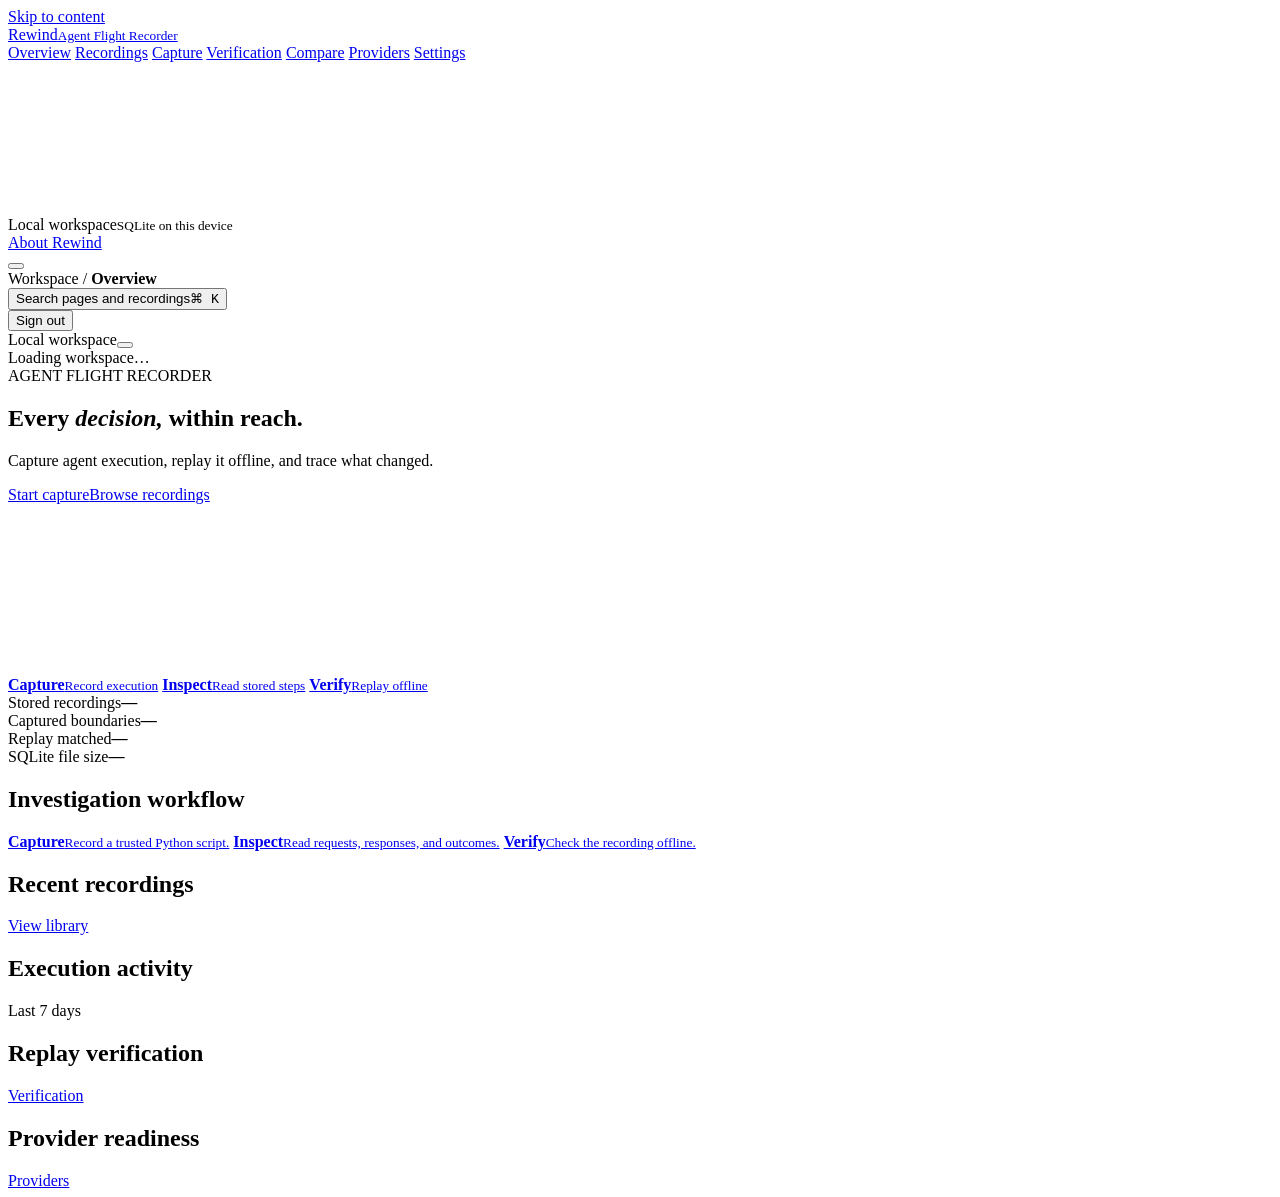
==== commit 5990f1e6: "Recover workspace sessions and improve capture reliability" ====
--- a/src/flightrecorder/product/index.html
+++ b/src/flightrecorder/product/index.html
@@ -12,7 +12,7 @@
   <a class="skip" href="#main">Skip to content</a>
   <div id="shell" class="shell">
     <aside class="sidebar" id="workspace-sidebar" aria-label="Workspace">
-      <a class="brand" href="#overview" aria-label="Rewind overview"><span class="brand-mark"><img src="/rewind-mark.png" alt=""></span><span>Rewind<small>Agent Flight Recorder</small></span></a>
+      <a class="brand" href="#overview" aria-label="Rewind overview"><span class="brand-mark"><img src="/rewind-mark.svg" alt=""></span><span>Rewind<small>Agent Flight Recorder</small></span></a>
       <nav id="navigation" aria-label="Main navigation">
         <a href="#overview" data-page="overview" aria-label="Overview"><i class="icon" data-icon="grid"></i><span>Overview</span></a>
         <a href="#recordings" data-page="recordings" aria-label="Recordings"><i class="icon" data-icon="disc"></i><span>Recordings</span></a>
@@ -33,7 +33,7 @@
         <button class="icon-btn menu-trigger" id="menu-trigger" aria-label="Toggle navigation" aria-controls="workspace-sidebar" aria-expanded="false"><i class="icon" data-icon="menu"></i></button>
         <div class="top-location">Workspace <span aria-hidden="true">/</span> <strong id="current-page">Overview</strong></div>
         <button class="global-search" id="search-trigger"><i class="icon" data-icon="search"></i><span>Search pages and recordings</span><kbd>⌘ K</kbd></button>
-        <div class="top-actions"><span class="local-status"><span class="signal"></span>Local workspace</span><button class="icon-btn" id="theme-toggle" aria-label="Switch to light theme"><i class="icon" data-icon="sun"></i></button></div>
+        <div class="top-actions"><form action="/auth/sign-out" method="post" __REWIND_SIGN_OUT__><button type="submit" class="btn">Sign out</button></form><span class="local-status"><span class="signal"></span>Local workspace</span><button class="icon-btn" id="theme-toggle" aria-label="Switch to light theme"><i class="icon" data-icon="sun"></i></button></div>
       </header>
       <main id="main" tabindex="-1">
         <div id="loading" class="loading" role="status">Loading workspace…</div>
@@ -45,7 +45,7 @@
             <div class="hero-content"><div class="kicker"><span></span> AGENT FLIGHT RECORDER</div><h1 id="overview-title">Every <em>decision,</em> within reach.</h1><p>Capture agent execution, replay it offline, and trace what changed.</p>
               <div class="actions"><a class="btn primary" href="#capture"><i class="icon" data-icon="play"></i> Start capture</a><a class="btn quiet" href="#recordings">Browse recordings <i class="icon" data-icon="arrow-right"></i></a></div>
             </div>
-            <div class="hero-art" aria-hidden="true"><canvas class="signal-art"></canvas><div class="hero-stack"><div></div><div></div><div><span class="brand-mark"><img src="/rewind-mark.png" alt=""></span></div></div></div>
+            <div class="hero-art" aria-hidden="true"><canvas class="signal-art"></canvas><div class="hero-stack"><div></div><div></div><div><span class="brand-mark"><img src="/rewind-mark.svg" alt=""></span></div></div></div>
             <nav class="hero-shortcuts" aria-label="Investigation shortcuts">
               <a href="#capture"><span class="stat-icon"><i class="icon" data-icon="capture"></i></span><span><strong>Capture</strong><small>Record execution</small></span></a>
               <a href="#recordings"><span class="stat-icon"><i class="icon" data-icon="layers"></i></span><span><strong>Inspect</strong><small>Read stored steps</small></span></a>
@@ -145,7 +145,7 @@
       </main>
     </div>
   </div>
-  <main id="welcome" class="welcome" hidden><header><a class="brand" href="#welcome"><span class="brand-mark"><img src="/rewind-mark.png" alt=""></span>Rewind</a><a class="btn" href="#overview">Open workspace <i class="icon" data-icon="arrow-right"></i></a></header><div class="hero"><div class="hero-content"><div class="kicker"><span></span> LOCAL-FIRST AGENT DEBUGGING</div><h1>The Flight Recorder<br>for <em>AI agents.</em></h1><p>Capture supported execution boundaries, replay recorded interactions offline, and investigate what changed.</p><div class="actions"><a class="btn primary" href="#overview">Open workspace <i class="icon" data-icon="arrow-right"></i></a><a class="btn quiet" href="#capture">Start a capture</a></div></div><div class="hero-art" aria-hidden="true"><canvas class="signal-art"></canvas><div class="hero-stack"><div></div><div></div><div><span class="brand-mark"><img src="/rewind-mark.png" alt=""></span></div></div></div></div><nav class="welcome-steps" aria-label="Rewind workflow"><a href="#capture">Capture <span>Run a trusted script</span></a><a href="#recordings">Inspect <span>Read stored steps</span></a><a href="#verification">Replay <span>Check execution offline</span></a><a href="#compare">Compare <span>Find the recorded difference</span></a></nav></main>
+  <main id="welcome" class="welcome" hidden><header><a class="brand" href="#welcome"><span class="brand-mark"><img src="/rewind-mark.svg" alt=""></span>Rewind</a><a class="btn" href="#overview">Open workspace <i class="icon" data-icon="arrow-right"></i></a></header><div class="hero"><div class="hero-content"><div class="kicker"><span></span> LOCAL-FIRST AGENT DEBUGGING</div><h1>The Flight Recorder<br>for <em>AI agents.</em></h1><p>Capture supported execution boundaries, replay recorded interactions offline, and investigate what changed.</p><div class="actions"><a class="btn primary" href="#overview">Open workspace <i class="icon" data-icon="arrow-right"></i></a><a class="btn quiet" href="#capture">Start a capture</a></div></div><div class="hero-art" aria-hidden="true"><canvas class="signal-art"></canvas><div class="hero-stack"><div></div><div></div><div><span class="brand-mark"><img src="/rewind-mark.svg" alt=""></span></div></div></div></div><nav class="welcome-steps" aria-label="Rewind workflow"><a href="#capture">Capture <span>Run a trusted script</span></a><a href="#recordings">Inspect <span>Read stored steps</span></a><a href="#verification">Replay <span>Check execution offline</span></a><a href="#compare">Compare <span>Find the recorded difference</span></a></nav></main>
   <dialog id="palette" aria-label="Command palette"><div class="dialog-search"><i class="icon" data-icon="search"></i><input id="palette-search" type="search" aria-label="Search commands and recordings" placeholder="Find a page or recording…" autocomplete="off"><button class="btn" data-close="palette">Esc</button></div><div id="palette-results"></div></dialog>
   <dialog id="evidence-dialog" aria-labelledby="expanded-title"><div class="panel-head"><h2 id="expanded-title">Captured evidence</h2><button class="btn" data-close="evidence-dialog">Close</button></div><div id="expanded-code" class="code" tabindex="0"></div></dialog>
 </body>
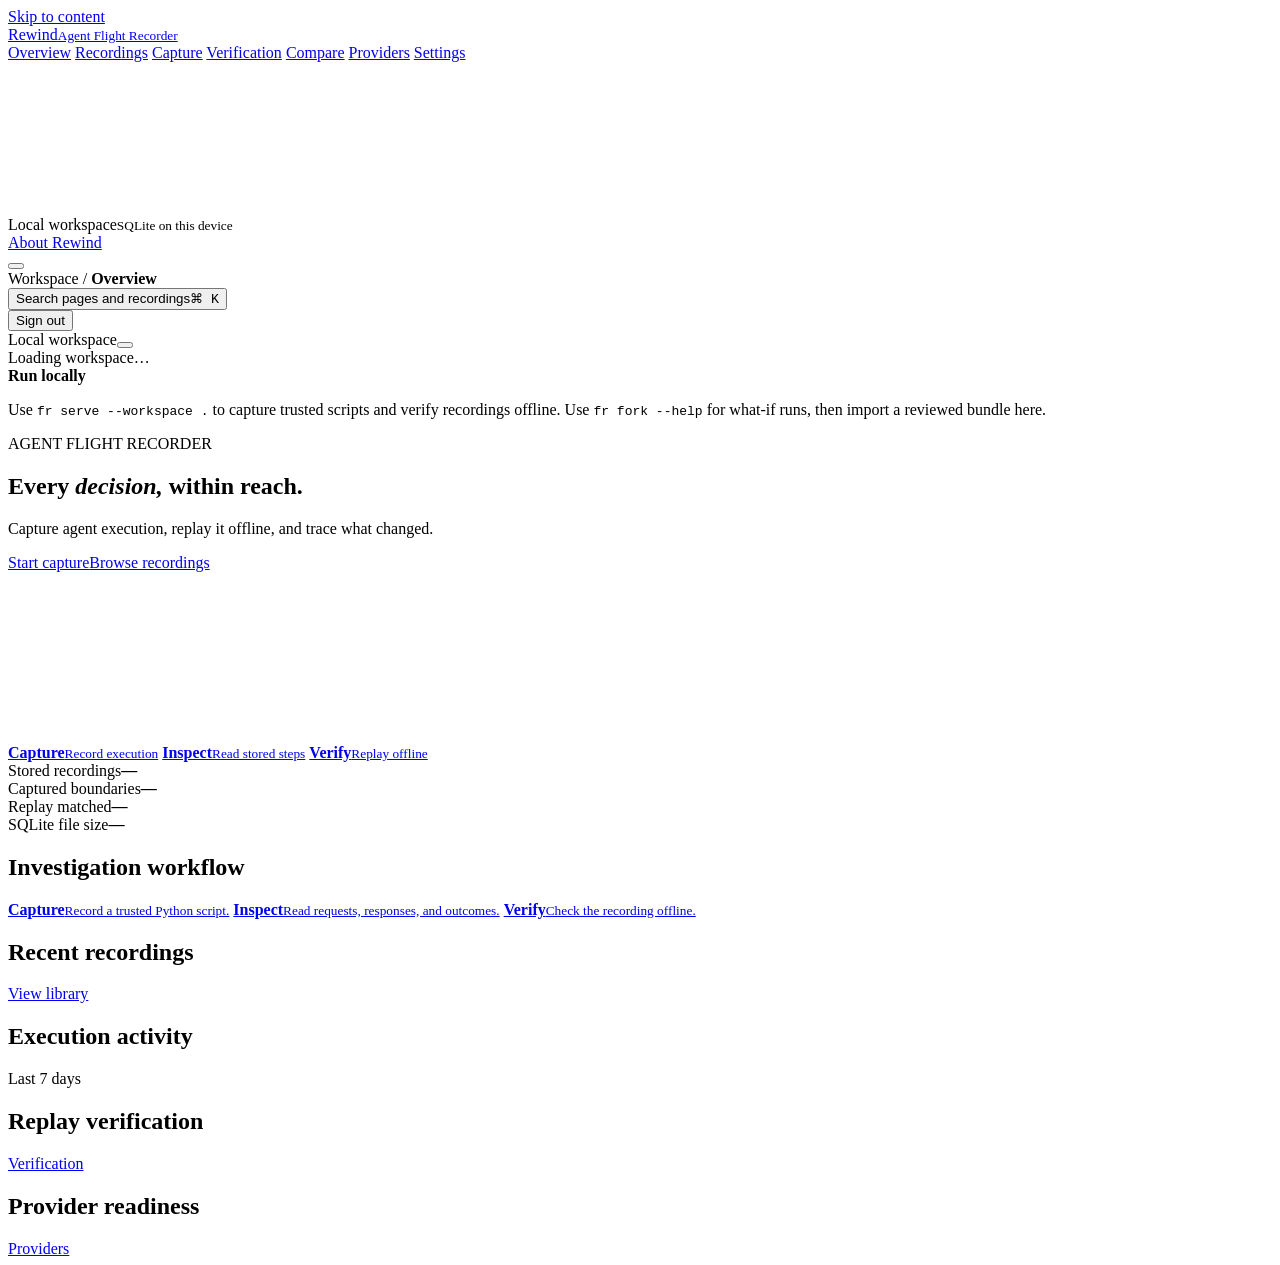
==== commit 1e58208e: "Prepare Rewind for hosted deployment" ====
--- a/src/flightrecorder/product/index.html
+++ b/src/flightrecorder/product/index.html
@@ -5,7 +5,8 @@
   <meta name="viewport" content="width=device-width, initial-scale=1">
   <meta name="rewind-token" content="__REWIND_TOKEN__">
   <title>Rewind · Agent Flight Recorder</title>
-  <link rel="stylesheet" href="/workspace.css">
+  <link rel="icon" href="/rewind-mark.svg" type="image/svg+xml">
+<link rel="stylesheet" href="/workspace.css">
   <script src="/workspace.js" defer></script>
 </head>
 <body>
@@ -40,6 +41,10 @@
         <div id="alert" class="notice danger" role="alert" hidden><span id="alert-text"></span><button class="icon-btn" id="dismiss" aria-label="Dismiss message">×</button></div>
         <div id="notice" class="toast" role="status" hidden></div>
 
+        <aside class="hosted-only notice"><strong>Run locally</strong>
+          <p>Use <code>fr serve --workspace .</code> to capture trusted scripts and verify recordings offline. Use <code>fr fork --help</code> for what-if runs, then import a reviewed bundle here.</p>
+        </aside>
+
         <section class="screen" id="page-overview" aria-labelledby="overview-title">
           <div class="hero overview-hero">
             <div class="hero-content"><div class="kicker"><span></span> AGENT FLIGHT RECORDER</div><h1 id="overview-title">Every <em>decision,</em> within reach.</h1><p>Capture agent execution, replay it offline, and trace what changed.</p>
@@ -56,7 +61,7 @@
             <article class="stat"><span class="stat-icon"><i class="icon" data-icon="disc"></i></span><div><span>Stored recordings</span><strong id="stat-runs">—</strong></div></article>
             <article class="stat"><span class="stat-icon cyan"><i class="icon" data-icon="layers"></i></span><div><span>Captured boundaries</span><strong id="stat-boundaries">—</strong></div></article>
             <article class="stat"><span class="stat-icon mint"><i class="icon" data-icon="shield"></i></span><div><span>Replay matched</span><strong id="stat-verified">—</strong></div></article>
-            <article class="stat"><span class="stat-icon amber"><i class="icon" data-icon="database"></i></span><div><span>SQLite file size</span><strong id="stat-storage">—</strong></div></article>
+            <article class="stat local-only"><span class="stat-icon amber"><i class="icon" data-icon="database"></i></span><div><span>SQLite file size</span><strong id="stat-storage">—</strong></div></article>
           </div>
           <div class="overview-grid">
             <section class="panel workflow-card">
@@ -70,7 +75,7 @@
             <section class="panel"><div class="panel-head"><h2>Recent recordings</h2><a class="text-link" href="#recordings">View library <i class="icon" data-icon="arrow-right"></i></a></div><div id="recent" class="panel-body compact"></div></section>
             <section class="panel"><div class="panel-head"><h2>Execution activity</h2><span class="pill">Last 7 days</span></div><div id="chart" class="panel-body chart"></div></section>
             <section class="panel"><div class="panel-head"><h2>Replay verification</h2><a class="text-link" href="#verification">Verification <i class="icon" data-icon="arrow-right"></i></a></div><div id="distribution" class="panel-body"></div></section>
-            <section class="panel"><div class="panel-head"><h2>Provider readiness</h2><a class="text-link" href="#providers">Providers <i class="icon" data-icon="arrow-right"></i></a></div><div id="provider-overview" class="panel-body compact"></div></section>
+            <section class="panel local-only"><div class="panel-head"><h2>Provider readiness</h2><a class="text-link" href="#providers">Providers <i class="icon" data-icon="arrow-right"></i></a></div><div id="provider-overview" class="panel-body compact"></div></section>
           </div>
         </section>
 
@@ -78,7 +83,7 @@
           <header class="page-heading"><div><div class="crumb">Workspace / Recordings</div><h1 id="recordings-title">Recordings</h1><p>Inspect captured steps, agent outcomes, and replay evidence.</p></div><div class="actions"><button class="btn" id="toggle-library" aria-controls="library" aria-expanded="true"><i class="icon" data-icon="menu"></i> Library</button><button class="btn" id="import-trigger"><i class="icon" data-icon="upload"></i> Import bundle</button><input id="import-file" type="file" accept=".json,application/json" hidden><button class="btn primary" id="export" disabled><i class="icon" data-icon="download"></i> Export bundle</button></div></header>
           <div class="investigation" id="investigation">
             <section class="panel library" id="library"><div class="panel-head"><h2>Library <span class="pill" id="library-count">0</span></h2><button class="icon-btn" id="refresh" aria-label="Refresh recordings" title="Refresh recordings"><i class="icon" data-icon="refresh"></i></button></div>
-              <div class="library-controls"><label class="input-wrap"><i class="icon" data-icon="search"></i><input id="filter-runs" type="search" placeholder="Find a recording…" aria-label="Search recordings"></label><div class="segmented" id="filters" aria-label="Filter recordings"><button data-filter="all" aria-pressed="true">All</button><button data-filter="failed" aria-pressed="false">Failed</button><button data-filter="verified" aria-pressed="false">Matched</button></div><label class="field">Source<select id="source-filter"><option value="all">Any source</option><option value="linked">Trusted script linked</option><option value="unlinked">Inspection only</option></select></label><label class="check"><input type="checkbox" id="show-samples"> Show simulated samples</label></div>
+              <div class="hosted-only"><button class="btn" id="hosted-library-prev">Previous</button> <span id="hosted-library-page"></span> <button class="btn" id="hosted-library-next">Next</button></div><div class="library-controls"><label class="input-wrap"><i class="icon" data-icon="search"></i><input id="filter-runs" type="search" placeholder="Find a recording…" aria-label="Search recordings"></label><div class="segmented" id="filters" aria-label="Filter recordings"><button data-filter="all" aria-pressed="true">All</button><button data-filter="failed" aria-pressed="false">Failed</button><button data-filter="verified" aria-pressed="false">Matched</button></div><label class="field">Source<select id="source-filter"><option value="all">Any source</option><option value="linked">Trusted script linked</option><option value="unlinked">Inspection only</option></select></label><label class="check"><input type="checkbox" id="show-samples"> Show simulated samples</label></div>
               <div id="run-list" class="run-list"></div><button id="more-runs" class="btn library-more" hidden>Show more</button>
               <div id="library-resize" class="resize-handle right" role="separator" tabindex="0" aria-label="Resize recording library" aria-controls="library" aria-orientation="vertical"></div>
             </section>
@@ -118,6 +123,7 @@
             <label class="field">Recording<select id="verify-run" required></select></label>
             <div class="field"><label for="replays">Offline replays</label><div class="stepper"><button class="icon-btn" id="fewer" type="button" aria-label="Decrease replay count">−</button><input id="replays" type="number" min="1" max="100" step="1" value="10" required><button class="icon-btn" id="more" type="button" aria-label="Increase replay count">+</button></div></div>
             <button class="btn primary" id="verify" disabled><i class="icon" data-icon="play"></i> Start verification</button>
+            <details class="verify-source"><summary>Use an alternative source</summary><label class="field">Python script<select id="verify-source"></select></label><label class="check"><input id="verify-source-trust" type="checkbox"> I trust this script to run on my machine.</label></details>
           </form>
           <div class="two-col verify-layout"><section class="panel job-panel"><div class="panel-head"><h2>Replay result</h2><span class="pill">Offline</span></div><div id="verify-result" class="panel-body" aria-live="polite"></div></section><section class="panel"><div class="panel-head"><h2>Activity</h2><span class="pill">Recent jobs</span></div><div id="jobs" class="panel-body compact"></div></section></div>
         </section>
@@ -125,6 +131,7 @@
         <section class="screen" id="page-compare" aria-labelledby="compare-title" hidden>
           <header class="page-heading"><div><div class="crumb">Workspace / Compare</div><h1 id="compare-title">Compare executions</h1><p>Locate the earliest recorded difference and inspect the evidence on both sides.</p></div><div class="page-art" aria-hidden="true"><canvas class="signal-art"></canvas><span class="page-symbol"><i class="icon" data-icon="compare"></i></span></div></header>
           <form class="panel compare-form" id="compare-form"><label class="field">Baseline<select id="compare-left" required></select></label><button class="icon-btn" id="swap" type="button" aria-label="Swap baseline and candidate"><i class="icon" data-icon="compare"></i></button><label class="field">Candidate<select id="compare-right" required></select></label><button class="btn primary" id="compare">Compare runs</button></form>
+          <div class="hosted-only"><button class="btn" id="hosted-compare-prev">Previous page</button> <span id="hosted-compare-page"></span> <button class="btn" id="hosted-compare-next">Next page</button></div>
           <div id="comparison" role="status"></div>
           <div id="compare-result" class="compare-layout" hidden><section class="panel"><div class="panel-head"><h2>Aligned steps</h2><div class="actions"><button class="btn" id="previous-diff">Previous difference</button><button class="btn" id="next-diff">Next difference</button></div></div><div class="compare-lanes" id="compare-lanes"></div><div id="compare-alignment" class="compare-alignment"></div><div class="compare-evidence-controls" id="compare-evidence-controls" hidden><h3 id="compare-evidence-title">Selected difference</h3><div class="segmented" id="compare-evidence-tabs" role="group" aria-label="Comparison evidence">
             <button type="button" data-compare-evidence="response" aria-pressed="true">Response</button><button type="button" data-compare-evidence="request" aria-pressed="false">Request</button><button type="button" data-compare-evidence="raw" aria-pressed="false">Raw</button>
